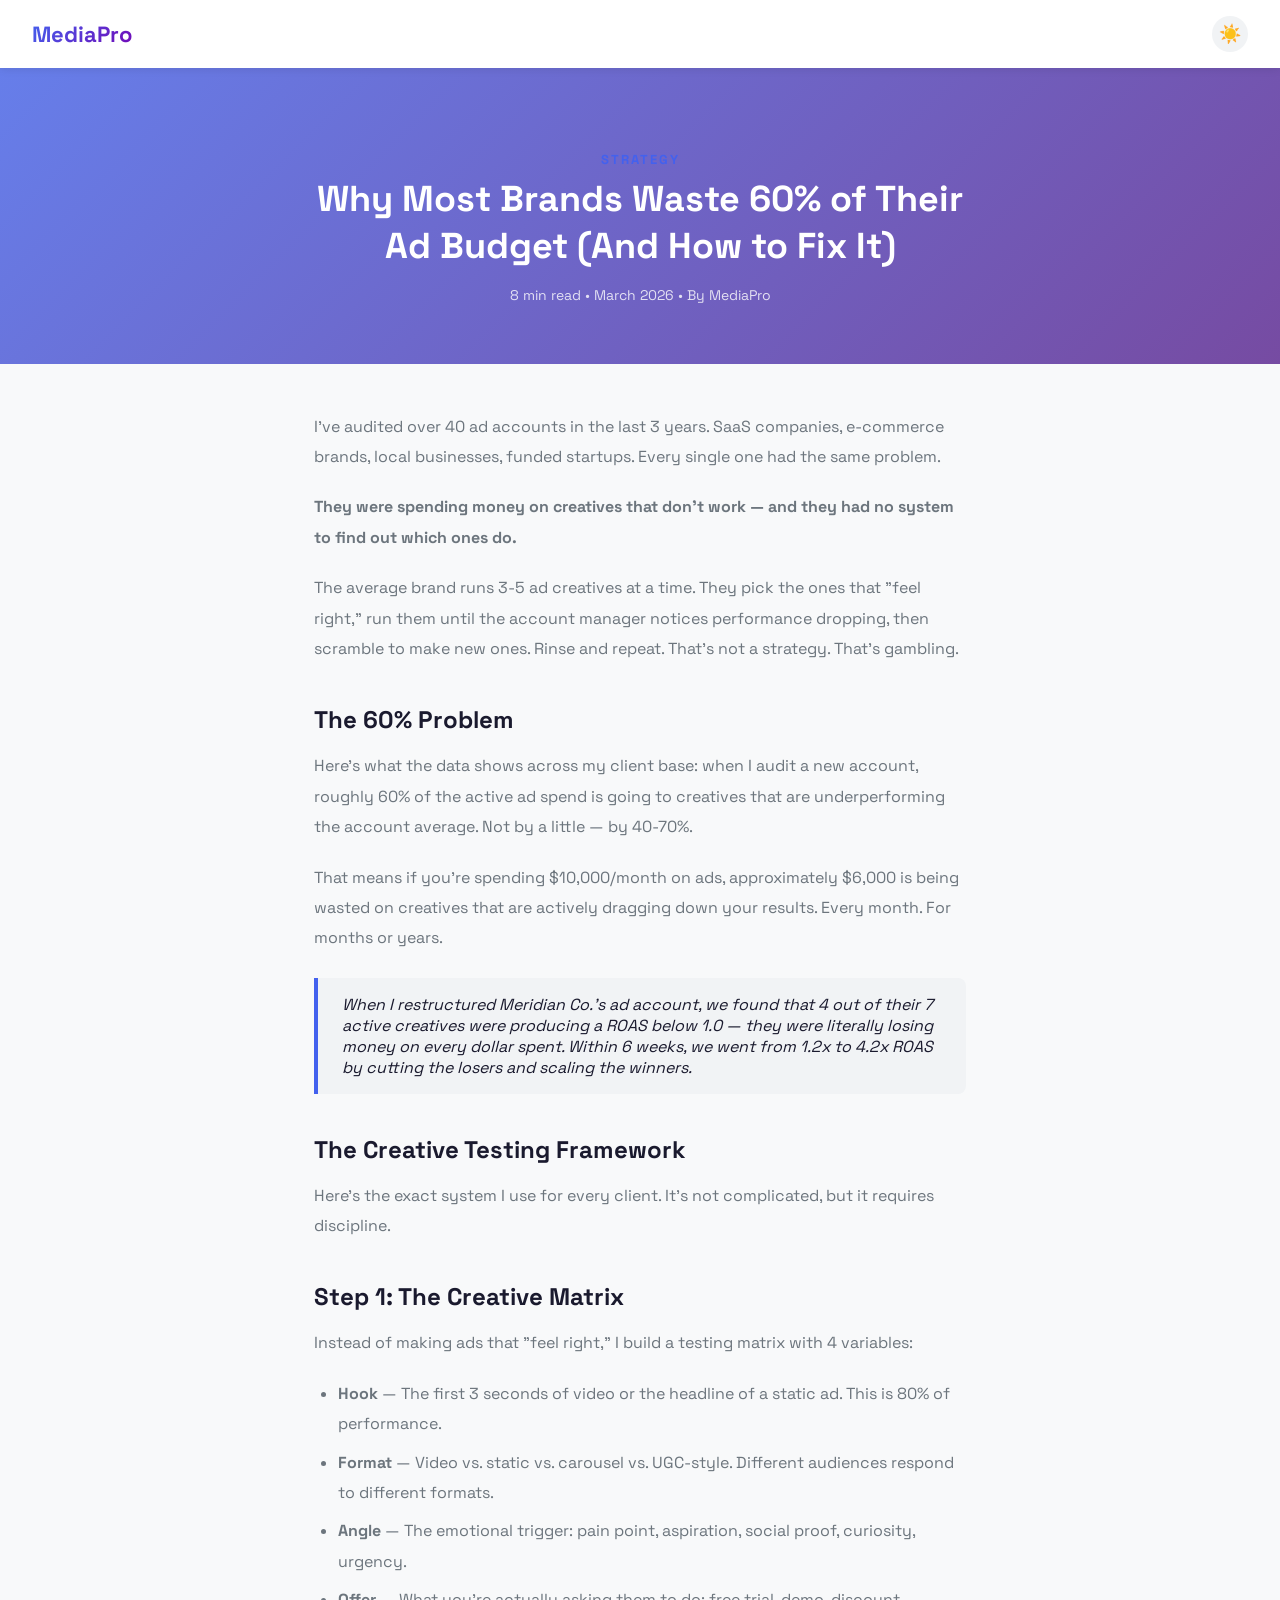
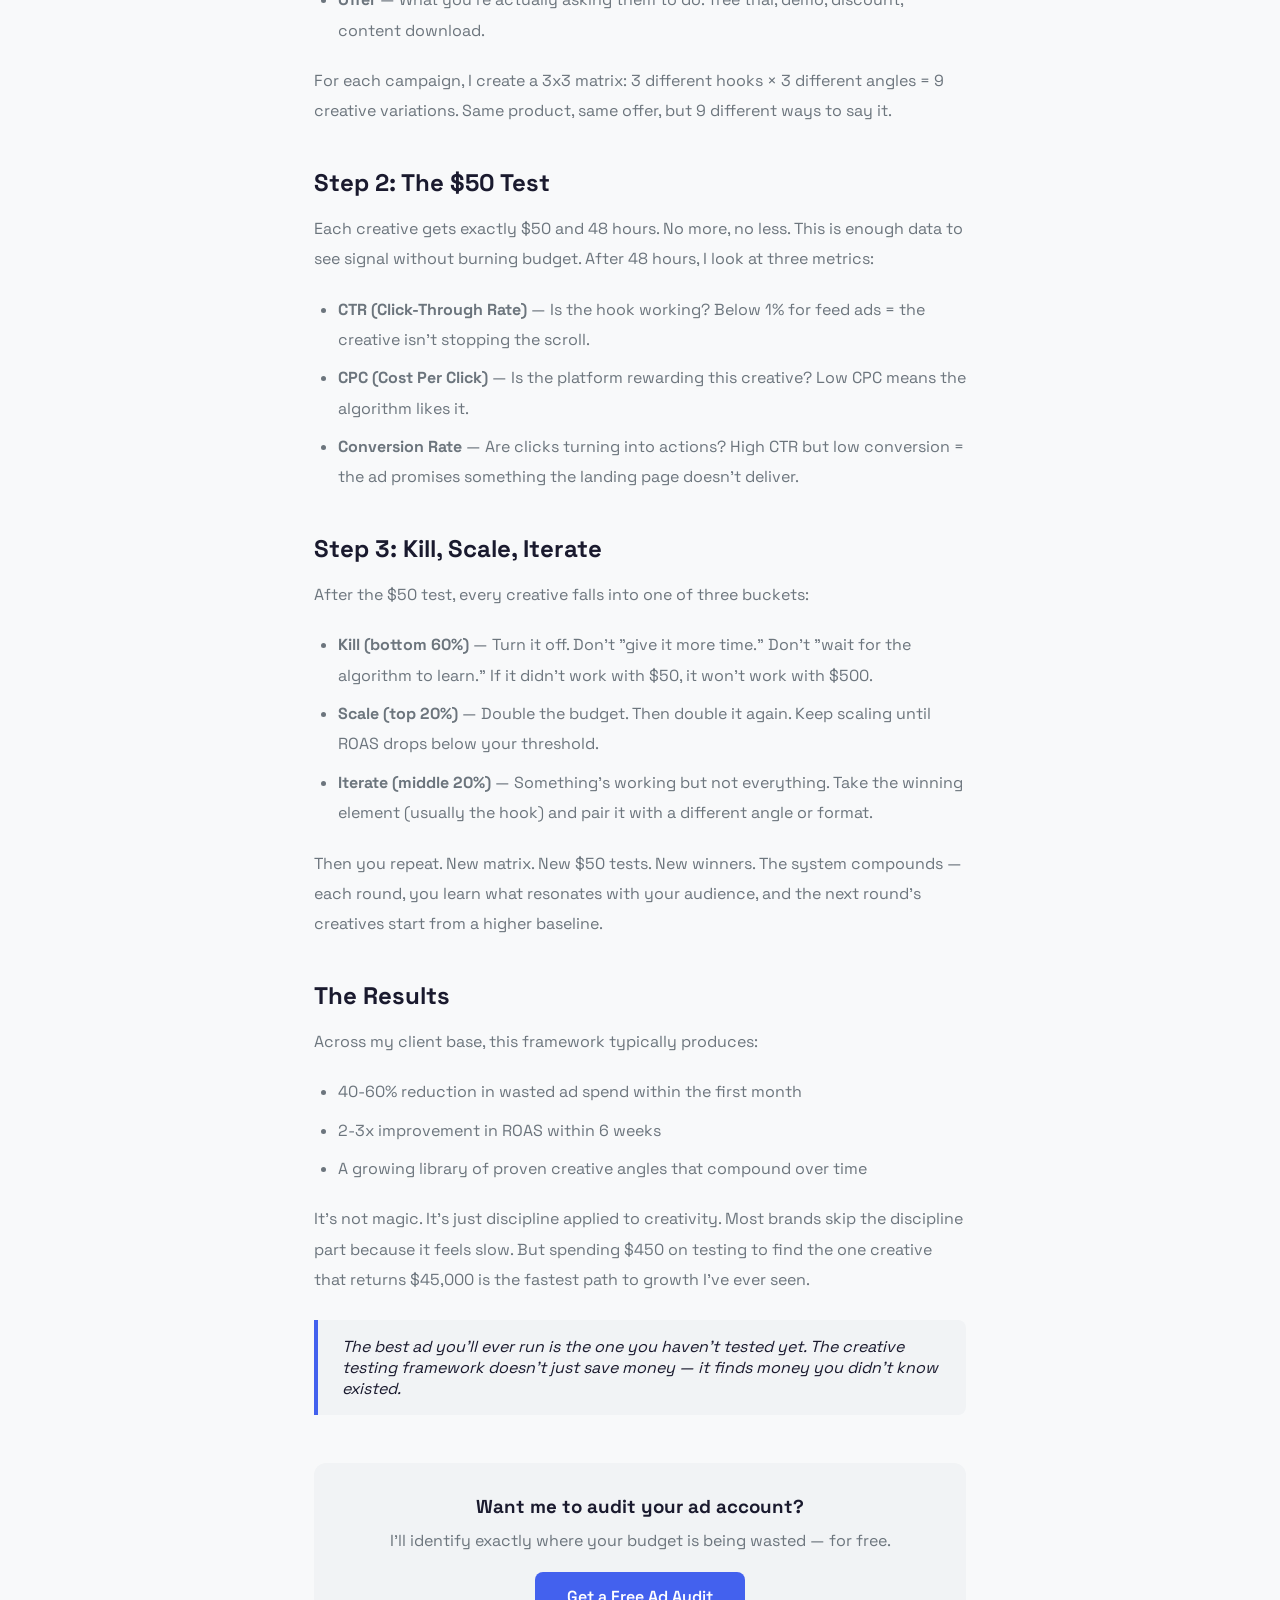
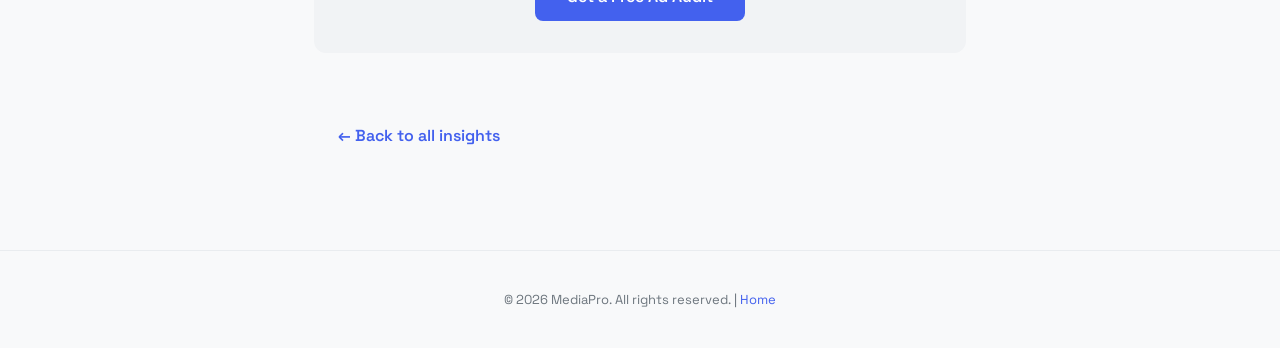
==== blog-ad-budget.html @ ea0881c6 "Builder: full blog article — ad budget creative testing framework, 1200 words" ====
<!DOCTYPE html>
<html lang="en">
<head>
    <meta charset="UTF-8">
    <meta name="viewport" content="width=device-width, initial-scale=1.0">
    <meta name="description" content="The #1 mistake in every new client's ad account: no creative testing framework. Here's the exact system I use to cut waste and scale what works.">
    <meta property="og:title" content="Why Most Brands Waste 60% of Their Ad Budget — MediaPro">
    <meta property="og:description" content="The creative testing framework that saved my clients $40K+ in wasted ad spend.">
    <link rel="icon" href="data:image/svg+xml,<svg xmlns='http://www.w3.org/2000/svg' viewBox='0 0 100 100'><text y='.9em' font-size='90'>🚀</text></svg>">
    <link rel="preconnect" href="https://fonts.googleapis.com">
    <link href="https://fonts.googleapis.com/css2?family=Space+Grotesk:wght@400;600;700&display=swap" rel="stylesheet">
    <title>Why Most Brands Waste 60% of Their Ad Budget — MediaPro</title>
    <link rel="stylesheet" href="style.css">
    <style>
        .article-hero { background: linear-gradient(135deg, #667eea, #764ba2); padding: 80px 24px 60px; text-align: center; color: #fff; }
        .article-hero h1 { font-size: 36px; max-width: 700px; margin: 0 auto 16px; line-height: 1.3; }
        .article-meta { font-size: 14px; opacity: 0.8; }
        .article-body { max-width: 700px; margin: 48px auto; padding: 0 24px; }
        .article-body h2 { font-size: 24px; margin: 40px 0 16px; }
        .article-body p { color: var(--text-secondary); line-height: 1.9; margin-bottom: 20px; font-size: 16px; }
        .article-body blockquote { border-left: 4px solid var(--primary); padding: 16px 24px; margin: 24px 0; background: var(--hover-bg); border-radius: 0 8px 8px 0; font-style: italic; }
        .article-body ul { color: var(--text-secondary); padding-left: 24px; margin-bottom: 20px; line-height: 1.9; }
        .article-body li { margin-bottom: 8px; }
        .article-cta { background: var(--hover-bg); border-radius: 12px; padding: 32px; text-align: center; margin: 48px 0; }
        .article-cta h3 { margin-bottom: 8px; }
        .article-cta p { margin-bottom: 16px; }
        .back-link { display: inline-block; margin: 24px; color: var(--primary); text-decoration: none; font-weight: 600; }
        .back-link:hover { text-decoration: underline; }
        @media (max-width: 768px) { .article-hero h1 { font-size: 28px; } .article-hero { padding: 60px 16px 40px; } }
    </style>
</head>
<body id="top">
    <header>
        <a href="index.html" class="logo" style="text-decoration:none">MediaPro</a>
        <div class="header-right">
            <button class="theme-toggle" onclick="toggleTheme()" aria-label="Toggle dark mode">&#x2600;&#xFE0F;</button>
        </div>
    </header>

    <div class="article-hero">
        <div class="section-label">Strategy</div>
        <h1>Why Most Brands Waste 60% of Their Ad Budget (And How to Fix It)</h1>
        <div class="article-meta">8 min read &bull; March 2026 &bull; By MediaPro</div>
    </div>

    <main>
    <article class="article-body">
        <p>I've audited over 40 ad accounts in the last 3 years. SaaS companies, e-commerce brands, local businesses, funded startups. Every single one had the same problem.</p>

        <p><strong>They were spending money on creatives that don't work — and they had no system to find out which ones do.</strong></p>

        <p>The average brand runs 3-5 ad creatives at a time. They pick the ones that "feel right," run them until the account manager notices performance dropping, then scramble to make new ones. Rinse and repeat. That's not a strategy. That's gambling.</p>

        <h2>The 60% Problem</h2>

        <p>Here's what the data shows across my client base: when I audit a new account, roughly 60% of the active ad spend is going to creatives that are underperforming the account average. Not by a little — by 40-70%.</p>

        <p>That means if you're spending $10,000/month on ads, approximately $6,000 is being wasted on creatives that are actively dragging down your results. Every month. For months or years.</p>

        <blockquote>When I restructured Meridian Co.'s ad account, we found that 4 out of their 7 active creatives were producing a ROAS below 1.0 — they were literally losing money on every dollar spent. Within 6 weeks, we went from 1.2x to 4.2x ROAS by cutting the losers and scaling the winners.</blockquote>

        <h2>The Creative Testing Framework</h2>

        <p>Here's the exact system I use for every client. It's not complicated, but it requires discipline.</p>

        <h2>Step 1: The Creative Matrix</h2>

        <p>Instead of making ads that "feel right," I build a testing matrix with 4 variables:</p>

        <ul>
            <li><strong>Hook</strong> — The first 3 seconds of video or the headline of a static ad. This is 80% of performance.</li>
            <li><strong>Format</strong> — Video vs. static vs. carousel vs. UGC-style. Different audiences respond to different formats.</li>
            <li><strong>Angle</strong> — The emotional trigger: pain point, aspiration, social proof, curiosity, urgency.</li>
            <li><strong>Offer</strong> — What you're actually asking them to do: free trial, demo, discount, content download.</li>
        </ul>

        <p>For each campaign, I create a 3x3 matrix: 3 different hooks × 3 different angles = 9 creative variations. Same product, same offer, but 9 different ways to say it.</p>

        <h2>Step 2: The $50 Test</h2>

        <p>Each creative gets exactly $50 and 48 hours. No more, no less. This is enough data to see signal without burning budget. After 48 hours, I look at three metrics:</p>

        <ul>
            <li><strong>CTR (Click-Through Rate)</strong> — Is the hook working? Below 1% for feed ads = the creative isn't stopping the scroll.</li>
            <li><strong>CPC (Cost Per Click)</strong> — Is the platform rewarding this creative? Low CPC means the algorithm likes it.</li>
            <li><strong>Conversion Rate</strong> — Are clicks turning into actions? High CTR but low conversion = the ad promises something the landing page doesn't deliver.</li>
        </ul>

        <h2>Step 3: Kill, Scale, Iterate</h2>

        <p>After the $50 test, every creative falls into one of three buckets:</p>

        <ul>
            <li><strong>Kill (bottom 60%)</strong> — Turn it off. Don't "give it more time." Don't "wait for the algorithm to learn." If it didn't work with $50, it won't work with $500.</li>
            <li><strong>Scale (top 20%)</strong> — Double the budget. Then double it again. Keep scaling until ROAS drops below your threshold.</li>
            <li><strong>Iterate (middle 20%)</strong> — Something's working but not everything. Take the winning element (usually the hook) and pair it with a different angle or format.</li>
        </ul>

        <p>Then you repeat. New matrix. New $50 tests. New winners. The system compounds — each round, you learn what resonates with your audience, and the next round's creatives start from a higher baseline.</p>

        <h2>The Results</h2>

        <p>Across my client base, this framework typically produces:</p>

        <ul>
            <li>40-60% reduction in wasted ad spend within the first month</li>
            <li>2-3x improvement in ROAS within 6 weeks</li>
            <li>A growing library of proven creative angles that compound over time</li>
        </ul>

        <p>It's not magic. It's just discipline applied to creativity. Most brands skip the discipline part because it feels slow. But spending $450 on testing to find the one creative that returns $45,000 is the fastest path to growth I've ever seen.</p>

        <blockquote>The best ad you'll ever run is the one you haven't tested yet. The creative testing framework doesn't just save money — it finds money you didn't know existed.</blockquote>

        <div class="article-cta">
            <h3>Want me to audit your ad account?</h3>
            <p>I'll identify exactly where your budget is being wasted — for free.</p>
            <a href="index.html#contact" class="btn btn-primary">Get a Free Ad Audit</a>
        </div>

        <a href="index.html#insights" class="back-link">&larr; Back to all insights</a>
    </article>
    </main>

    <footer>
        <p>&copy; 2026 MediaPro. All rights reserved. | <a href="index.html">Home</a></p>
    </footer>

    <script>
    function toggleTheme() {
        var body = document.body;
        var btn = document.querySelector('.theme-toggle');
        if (body.getAttribute('data-theme') === 'dark') {
            body.removeAttribute('data-theme');
            btn.innerHTML = '&#x2600;&#xFE0F;';
            localStorage.setItem('theme', 'light');
        } else {
            body.setAttribute('data-theme', 'dark');
            btn.innerHTML = '&#x1F319;';
            localStorage.setItem('theme', 'dark');
        }
    }
    if (localStorage.getItem('theme') === 'dark') {
        document.body.setAttribute('data-theme', 'dark');
        document.querySelector('.theme-toggle').innerHTML = '&#x1F319;';
    }
    </script>
</body>
</html>
---- style.css ----
:root {
    --bg: #f8f9fa;
    --card-bg: #ffffff;
    --text-primary: #1a1a2e;
    --text-secondary: #6c757d;
    --border: #e9ecef;
    --hover-bg: #f1f3f5;
    --primary: #4361ee;
    --primary-hover: #3a56d4;
    --gradient-1: #4361ee;
    --gradient-2: #7209b7;
    --shadow: 0 2px 8px rgba(0,0,0,0.08);
    --shadow-hover: 0 8px 24px rgba(0,0,0,0.12);
    --input-bg: #ffffff;
}
[data-theme="dark"] {
    --bg: #0f0f1a;
    --card-bg: #1a1a2e;
    --text-primary: #e4e6eb;
    --text-secondary: #a0a4b8;
    --border: #2d2d44;
    --hover-bg: #252540;
    --shadow: 0 2px 8px rgba(0,0,0,0.3);
    --shadow-hover: 0 8px 24px rgba(0,0,0,0.4);
    --input-bg: #252540;
}
* { margin: 0; padding: 0; box-sizing: border-box; }
body { font-family: 'Space Grotesk', -apple-system, BlinkMacSystemFont, 'Segoe UI', Roboto, sans-serif; background: var(--bg); color: var(--text-primary); transition: background 0.3s, color 0.3s; }

/* Header */
header { background: var(--card-bg); padding: 16px 32px; box-shadow: var(--shadow); display: flex; justify-content: space-between; align-items: center; position: sticky; top: 0; z-index: 100; transition: background 0.3s; }
.logo { font-size: 22px; font-weight: 800; background: linear-gradient(135deg, var(--gradient-1), var(--gradient-2)); -webkit-background-clip: text; -webkit-text-fill-color: transparent; background-clip: text; }
.header-right { display: flex; align-items: center; gap: 8px; }
nav { display: flex; gap: 4px; }
nav a { text-decoration: none; color: var(--text-secondary); font-weight: 500; padding: 8px 16px; border-radius: 6px; transition: all 0.2s; font-size: 14px; }
nav a:hover, nav a.active { background: var(--hover-bg); color: var(--primary); }
.theme-toggle { background: var(--hover-bg); border: none; font-size: 18px; cursor: pointer; padding: 8px; border-radius: 50%; width: 36px; height: 36px; display: flex; align-items: center; justify-content: center; transition: transform 0.3s; }
.theme-toggle:hover { transform: rotate(30deg); }

/* Hero */
.hero { background: #4361ee; background-image: radial-gradient(at 20% 80%, #7209b7 0%, transparent 50%), radial-gradient(at 80% 20%, #4cc9f0 0%, transparent 50%), radial-gradient(at 50% 50%, #4361ee 0%, transparent 80%), radial-gradient(at 80% 80%, #f72585 0%, transparent 40%); color: #fff; text-align: center; padding: 100px 24px 80px; position: relative; overflow: hidden; }
.hero::before { content: ''; position: absolute; top: -50%; left: -50%; width: 200%; height: 200%; background: radial-gradient(circle, rgba(255,255,255,0.08) 0%, transparent 60%); animation: float 20s ease-in-out infinite; }
.hero::after { content: ''; position: absolute; inset: 0; background-image: url("data:image/svg+xml,%3Csvg viewBox='0 0 256 256' xmlns='http://www.w3.org/2000/svg'%3E%3Cfilter id='n'%3E%3CfeTurbulence type='fractalNoise' baseFrequency='0.9' numOctaves='4' stitchTiles='stitch'/%3E%3C/filter%3E%3Crect width='100%25' height='100%25' filter='url(%23n)' opacity='0.08'/%3E%3C/svg%3E"); opacity: 0.4; pointer-events: none; }
@keyframes float { 0%, 100% { transform: translate(0, 0) rotate(0deg); } 50% { transform: translate(30px, -30px) rotate(180deg); } }
.hero h1 { font-size: 48px; font-weight: 800; margin-bottom: 16px; position: relative; }
.hero p { font-size: 20px; opacity: 0.9; max-width: 600px; margin: 0 auto 32px; line-height: 1.6; position: relative; }
.hero-cta { display: inline-flex; gap: 12px; position: relative; }
.btn { padding: 14px 32px; border-radius: 8px; font-size: 16px; font-weight: 600; cursor: pointer; text-decoration: none; transition: all 0.2s; border: none; display: inline-block; }
.btn-white { background: #fff; color: var(--gradient-1); }
.btn-white:hover { transform: translateY(-2px); box-shadow: 0 4px 12px rgba(0,0,0,0.2); }
.btn-outline { background: transparent; color: #fff; border: 2px solid rgba(255,255,255,0.5); }
.btn-outline:hover { border-color: #fff; transform: translateY(-2px); }
.btn-primary { background: var(--primary); color: #fff; }
.btn-primary:hover { background: var(--primary-hover); transform: translateY(-2px); box-shadow: 0 4px 12px rgba(67,97,238,0.4); }

/* Sections */
.section { max-width: 1100px; margin: 0 auto; padding: 80px 24px; }
.section-title { text-align: center; margin-bottom: 48px; }
.section-title h2 { font-size: 36px; font-weight: 700; margin-bottom: 12px; }
.section-title p { color: var(--text-secondary); font-size: 18px; max-width: 500px; margin: 0 auto; }
.section-label { display: inline-block; font-size: 13px; font-weight: 700; text-transform: uppercase; letter-spacing: 2px; color: var(--primary); margin-bottom: 8px; }

/* Alternating section backgrounds */
.section-tinted { background: var(--hover-bg); margin-left: 0; margin-right: 0; max-width: 100%; }
.section-tinted > .section-title, .section-tinted > div, .section-tinted > .services-grid, .section-tinted > .portfolio-grid, .section-tinted > .testimonials-grid, .section-tinted > .blog-grid, .section-tinted > .process-steps, .section-tinted > .pricing-grid, .section-tinted > .faq-list, .section-tinted > .contact-grid, .section-tinted > .about-grid, .section-tinted > .blog-cta-wrap { max-width: 1100px; margin-left: auto; margin-right: auto; }

/* Sticky CTA bar */
.sticky-cta { position: fixed; bottom: -60px; left: 0; right: 0; background: var(--card-bg); box-shadow: 0 -2px 12px rgba(0,0,0,0.1); padding: 12px 24px; display: flex; justify-content: center; align-items: center; gap: 16px; z-index: 99; transition: bottom 0.4s ease; }
.sticky-cta.visible { bottom: 0; }
.sticky-cta p { font-size: 14px; font-weight: 600; color: var(--text-primary); }
.sticky-cta .btn { padding: 10px 24px; font-size: 14px; }

/* Stats bar */
.stats-bar { background: var(--card-bg); padding: 32px; display: flex; justify-content: space-around; max-width: 900px; margin: -40px auto 0; border-radius: 12px; box-shadow: var(--shadow); position: relative; z-index: 10; transition: background 0.3s; }
.stat { text-align: center; }
.stat-number { font-size: 36px; font-weight: 800; background: linear-gradient(135deg, var(--gradient-1), var(--gradient-2)); -webkit-background-clip: text; -webkit-text-fill-color: transparent; background-clip: text; }
.stat-label { font-size: 14px; color: var(--text-secondary); margin-top: 4px; }

/* Services */
.services-grid { display: grid; grid-template-columns: repeat(3, 1fr); gap: 24px; }
.service-card { background: var(--card-bg); border-radius: 12px; padding: 32px; box-shadow: var(--shadow); transition: all 0.3s; text-align: center; }
.service-card:hover { transform: translateY(-4px); box-shadow: var(--shadow-hover); }
.service-icon { width: 56px; height: 56px; border-radius: 12px; margin: 0 auto 16px; display: flex; align-items: center; justify-content: center; background: linear-gradient(135deg, var(--gradient-1), var(--gradient-2)); position: relative; }
.service-card h3 { font-size: 20px; font-weight: 600; margin-bottom: 8px; }
.service-card p { color: var(--text-secondary); font-size: 14px; line-height: 1.6; }

/* Portfolio */
.portfolio-grid { display: grid; grid-template-columns: repeat(3, 1fr); gap: 20px; }
.portfolio-item { border-radius: 12px; overflow: hidden; position: relative; aspect-ratio: 4/3; background: linear-gradient(135deg, #667eea, #764ba2); cursor: pointer; transition: transform 0.3s; }
.portfolio-item:nth-child(2) { background: linear-gradient(135deg, #f72585, #b5179e); }
.portfolio-item:nth-child(3) { background: linear-gradient(135deg, #4cc9f0, #4361ee); }
.portfolio-item:nth-child(4) { background: linear-gradient(135deg, #06d6a0, #118ab2); }
.portfolio-item:nth-child(5) { background: linear-gradient(135deg, #ff6b6b, #ee5a24); }
.portfolio-item:nth-child(6) { background: linear-gradient(135deg, #a29bfe, #6c5ce7); }
.portfolio-item:hover { transform: scale(1.02); }
.portfolio-overlay { position: absolute; inset: 0; background: linear-gradient(to top, rgba(0,0,0,0.8) 0%, rgba(0,0,0,0.1) 60%, transparent 100%); display: flex; flex-direction: column; justify-content: flex-end; padding: 24px; opacity: 0; transition: opacity 0.3s; }
.portfolio-item:hover .portfolio-overlay { opacity: 1; }
@media (hover: none) { .portfolio-overlay { opacity: 1; } }
.portfolio-overlay h3 { color: #fff; font-size: 18px; margin-bottom: 4px; }
.portfolio-overlay p { color: rgba(255,255,255,0.8); font-size: 13px; }
.portfolio-overlay .tag { display: inline-block; background: rgba(255,255,255,0.2); color: #fff; padding: 4px 10px; border-radius: 20px; font-size: 11px; margin-top: 8px; }

/* Testimonials */
.testimonials-grid { display: grid; grid-template-columns: repeat(2, 1fr); gap: 24px; }
.testimonial { background: var(--card-bg); border-radius: 12px; padding: 32px; box-shadow: var(--shadow); transition: all 0.3s; position: relative; }
.testimonial:hover { box-shadow: var(--shadow-hover); }
.testimonial::before { content: '\201C'; font-size: 60px; color: var(--primary); opacity: 0.2; position: absolute; top: 12px; left: 20px; font-family: Georgia, serif; }
.testimonial-text { font-size: 15px; line-height: 1.7; margin-bottom: 20px; font-style: italic; color: var(--text-secondary); }
.testimonial-author { display: flex; align-items: center; gap: 12px; }
.testimonial-avatar { width: 44px; height: 44px; border-radius: 50%; display: flex; align-items: center; justify-content: center; color: #fff; font-weight: 700; font-size: 16px; }
.testimonial-name { font-weight: 600; font-size: 14px; }
.testimonial-role { font-size: 12px; color: var(--text-secondary); }
.stars { color: #ffc107; font-size: 14px; margin-bottom: 12px; }

/* Clients */
.clients-row { display: flex; justify-content: center; align-items: center; gap: 48px; flex-wrap: wrap; padding: 20px 0; }
.client-logo { font-size: 24px; font-weight: 700; color: var(--text-secondary); opacity: 0.5; transition: opacity 0.3s; letter-spacing: -1px; }
.client-logo:hover { opacity: 1; }

/* CTA */
.cta-section { background: linear-gradient(135deg, var(--gradient-1), var(--gradient-2)); color: #fff; text-align: center; padding: 80px 24px; border-radius: 16px; margin: 0 24px; }
.cta-section h2 { font-size: 36px; font-weight: 700; margin-bottom: 12px; }
.cta-section p { font-size: 18px; opacity: 0.9; max-width: 500px; margin: 0 auto 16px; }

/* Contact */
.contact-grid { display: grid; grid-template-columns: 1fr 1fr; gap: 48px; align-items: start; }
.contact-info h3 { font-size: 24px; margin-bottom: 16px; }
.contact-info p { color: var(--text-secondary); line-height: 1.7; margin-bottom: 24px; }
.contact-detail { display: flex; align-items: center; gap: 12px; margin-bottom: 16px; color: var(--text-secondary); font-size: 15px; }
.contact-detail span:first-child { font-size: 20px; }
.contact-form { display: flex; flex-direction: column; gap: 16px; }
.contact-form input, .contact-form textarea, .contact-form select { padding: 14px 16px; border: 1px solid var(--border); border-radius: 8px; font-size: 15px; font-family: inherit; background: var(--input-bg); color: var(--text-primary); transition: border-color 0.2s, background 0.3s; outline: none; cursor: pointer; }
.contact-form input:focus, .contact-form textarea:focus, .contact-form select:focus { border-color: var(--primary); }
.contact-form textarea { min-height: 120px; resize: vertical; }
.btn-block { width: 100%; text-align: center; }
.btn-outline-primary { color: var(--primary); border-color: var(--primary); }
.btn-submit { align-self: flex-start; }
.cta-urgency { opacity: 0.85; font-size: 15px; margin-bottom: 24px; font-weight: 600; }
.footer-newsletter { max-width: 600px; margin: 0 auto 24px; }
.footer-newsletter p { font-size: 16px; font-weight: 600; color: var(--text-primary); margin-bottom: 8px; }
.footer-newsletter-form { display: flex; gap: 8px; max-width: 400px; margin: 0 auto; }
.footer-newsletter-form input { flex: 1; padding: 10px 16px; border: 1px solid var(--border); border-radius: 8px; font-size: 16px; background: var(--input-bg); color: var(--text-primary); font-family: inherit; outline: none; }
.footer-newsletter-form .btn { padding: 10px 20px; font-size: 14px; }

/* Pricing */
.pricing-grid { display: grid; grid-template-columns: repeat(3, 1fr); gap: 24px; align-items: start; }
.pricing-card { background: var(--card-bg); border-radius: 12px; padding: 32px; box-shadow: var(--shadow); transition: all 0.3s; position: relative; overflow: hidden; }
.pricing-card:hover { transform: translateY(-4px); box-shadow: var(--shadow-hover); }
.pricing-card.featured { border: 2px solid var(--primary); }
.pricing-card.featured::before { content: 'MOST POPULAR'; position: absolute; top: 16px; right: -28px; background: var(--primary); color: #fff; font-size: 10px; font-weight: 700; padding: 4px 32px; transform: rotate(45deg); letter-spacing: 1px; }
.pricing-tier { font-size: 13px; font-weight: 700; text-transform: uppercase; letter-spacing: 2px; color: var(--primary); margin-bottom: 8px; }
.pricing-price { font-size: 42px; font-weight: 800; margin-bottom: 4px; }
.pricing-price span { font-size: 16px; font-weight: 400; color: var(--text-secondary); }
.pricing-desc { color: var(--text-secondary); font-size: 14px; margin-bottom: 24px; line-height: 1.5; }
.pricing-features { list-style: none; margin-bottom: 24px; }
.pricing-features li { padding: 8px 0; font-size: 14px; color: var(--text-secondary); border-bottom: 1px solid var(--border); display: flex; align-items: center; gap: 8px; }
.pricing-features li::before { content: '✓'; color: var(--primary); font-weight: 700; }

/* FAQ */
.faq-list { max-width: 700px; margin: 0 auto; }
.faq-item { border-bottom: 1px solid var(--border); }
.faq-question { padding: 20px 0; font-size: 16px; font-weight: 600; cursor: pointer; display: flex; justify-content: space-between; align-items: center; transition: color 0.2s; }
.faq-question:hover { color: var(--primary); }
.faq-arrow { font-size: 18px; transition: transform 0.3s; }
.faq-item.open .faq-arrow { transform: rotate(180deg); }
.faq-answer { max-height: 0; overflow: hidden; transition: max-height 0.4s ease-out; }
.faq-answer p { padding: 0 0 20px; color: var(--text-secondary); font-size: 15px; line-height: 1.7; }

/* Footer */
footer { text-align: center; padding: 40px 24px; color: var(--text-secondary); font-size: 13px; border-top: 1px solid var(--border); margin-top: 80px; }
footer a { color: var(--primary); text-decoration: none; }

/* Typewriter */
.typewriter-wrapper { display: inline-block; position: relative; }
.typewriter-text { color: #ffd166; font-style: normal; border-right: 3px solid rgba(255,255,255,0.8); padding-right: 4px; animation: blink 0.8s step-end infinite; }
@keyframes blink { 0%, 100% { border-color: rgba(255,255,255,0.8); } 50% { border-color: transparent; } }

/* Floating particles */
.particles { position: absolute; inset: 0; overflow: hidden; pointer-events: none; }
.particle { position: absolute; width: 6px; height: 6px; background: rgba(255,255,255,0.15); border-radius: 50%; animation: rise linear infinite; }
.particle:nth-child(2) { width: 4px; height: 4px; left: 20%; animation-duration: 12s; animation-delay: 2s; }
.particle:nth-child(3) { width: 8px; height: 8px; left: 40%; animation-duration: 18s; animation-delay: 4s; }
.particle:nth-child(4) { width: 5px; height: 5px; left: 60%; animation-duration: 14s; animation-delay: 1s; }
.particle:nth-child(5) { width: 7px; height: 7px; left: 75%; animation-duration: 16s; animation-delay: 3s; }
.particle:nth-child(6) { width: 4px; height: 4px; left: 90%; animation-duration: 11s; animation-delay: 5s; }
.particle:nth-child(7) { width: 6px; height: 6px; left: 10%; animation-duration: 20s; animation-delay: 0s; }
.particle:nth-child(8) { width: 3px; height: 3px; left: 50%; animation-duration: 13s; animation-delay: 6s; }
@keyframes rise { 0% { bottom: -10px; opacity: 0; transform: translateX(0); } 10% { opacity: 1; } 90% { opacity: 1; } 100% { bottom: 110%; opacity: 0; transform: translateX(40px); } }

/* Scroll progress */
.scroll-progress { position: fixed; top: 0; left: 0; width: 0%; height: 3px; background: linear-gradient(90deg, var(--gradient-1), var(--gradient-2)); z-index: 200; transition: width 0.1s linear; }

/* About */
.about-grid { display: grid; grid-template-columns: 280px 1fr; gap: 48px; align-items: center; }
.about-photo { width: 280px; height: 280px; border-radius: 16px; background: linear-gradient(135deg, var(--gradient-1), var(--gradient-2)); position: relative; box-shadow: var(--shadow-hover); overflow: hidden; }
.avatar-illustration { position: absolute; inset: 0; display: flex; align-items: flex-end; justify-content: center; }
.avatar-body { position: relative; width: 140px; }
.avatar-head { width: 80px; height: 80px; border-radius: 50%; background: #f4c8a0; margin: 0 auto 0; position: relative; z-index: 2; }
.avatar-head::before { content: ''; position: absolute; top: -12px; left: -8px; right: -8px; height: 50px; background: #2d2d44; border-radius: 40px 40px 0 0; z-index: 1; }
.avatar-head::after { content: ''; position: absolute; bottom: 20px; left: 50%; transform: translateX(-50%); width: 12px; height: 6px; background: #e8a080; border-radius: 0 0 6px 6px; }
.avatar-eyes { position: absolute; top: 30px; left: 50%; transform: translateX(-50%); display: flex; gap: 20px; z-index: 3; }
.avatar-eye { width: 8px; height: 8px; background: #2d2d44; border-radius: 50%; }
.avatar-smile { position: absolute; bottom: 24px; left: 50%; transform: translateX(-50%); width: 20px; height: 10px; border: 2px solid #c87860; border-top: none; border-radius: 0 0 10px 10px; z-index: 3; }
.avatar-torso { width: 120px; height: 100px; background: var(--primary); margin: -8px auto 0; border-radius: 60px 60px 0 0; position: relative; z-index: 1; }
.avatar-torso::before { content: ''; position: absolute; top: 20px; left: 50%; transform: translateX(-50%); width: 40px; height: 3px; background: rgba(255,255,255,0.3); border-radius: 2px; }
.avatar-laptop { position: absolute; bottom: 60px; left: 50%; transform: translateX(-50%); width: 80px; height: 8px; background: #ccc; border-radius: 2px 2px 0 0; z-index: 3; }
.avatar-laptop::before { content: ''; position: absolute; bottom: 0; left: -4px; width: 88px; height: 48px; background: #e0e0e0; border-radius: 4px 4px 0 0; transform: perspective(200px) rotateX(20deg); transform-origin: bottom; z-index: -1; }
.avatar-laptop::after { content: ''; position: absolute; top: -44px; left: -2px; width: 84px; height: 44px; background: #333; border-radius: 3px; border: 2px solid #555; }
.avatar-screen-glow { position: absolute; top: -40px; left: 8px; width: 64px; height: 36px; background: linear-gradient(135deg, var(--gradient-1), var(--gradient-2)); border-radius: 2px; opacity: 0.9; z-index: 4; }
.about-content h3 { font-size: 28px; font-weight: 700; margin-bottom: 8px; }
.about-content .about-role { color: var(--primary); font-size: 16px; font-weight: 600; margin-bottom: 16px; }
.about-content p { color: var(--text-secondary); line-height: 1.8; margin-bottom: 16px; font-size: 15px; }
.social-links { display: flex; gap: 12px; margin-top: 20px; }
.social-links a { display: flex; align-items: center; justify-content: center; width: 40px; height: 40px; border-radius: 8px; background: var(--hover-bg); text-decoration: none; font-size: 18px; transition: all 0.2s; }
.social-links a:hover { background: var(--primary); transform: translateY(-2px); }

/* Wave divider */
.wave-divider { position: relative; margin-top: -1px; }
.wave-divider svg { display: block; width: 100%; height: 60px; }
.wave-divider svg path { fill: var(--bg); }

/* Process / How I Work */
.process-steps { display: grid; grid-template-columns: repeat(3, 1fr); gap: 32px; position: relative; }
.process-step { text-align: center; position: relative; }
.step-number { width: 64px; height: 64px; border-radius: 50%; background: linear-gradient(135deg, var(--gradient-1), var(--gradient-2)); color: #fff; font-size: 24px; font-weight: 800; display: flex; align-items: center; justify-content: center; margin: 0 auto 20px; position: relative; z-index: 2; }
.step-connector { position: absolute; top: 32px; left: calc(50% + 40px); right: calc(-50% + 40px); height: 3px; background: linear-gradient(90deg, var(--gradient-1), var(--gradient-2)); opacity: 0.3; z-index: 1; }
.process-step h3 { font-size: 18px; font-weight: 700; margin-bottom: 8px; }
.process-step p { color: var(--text-secondary); font-size: 14px; line-height: 1.6; }

/* Portfolio browser mockup */
.portfolio-inner { position: absolute; inset: 12px; display: flex; flex-direction: column; border-radius: 8px; overflow: hidden; background: var(--card-bg); box-shadow: 0 4px 16px rgba(0,0,0,0.2); }
.browser-bar { background: var(--border); padding: 6px 12px; display: flex; align-items: center; gap: 6px; flex-shrink: 0; }
.browser-dot { width: 8px; height: 8px; border-radius: 50%; }
.browser-dot.red { background: #ff5f57; }
.browser-dot.yellow { background: #ffbd2e; }
.browser-dot.green { background: #28c840; }
.browser-url { margin-left: 8px; background: var(--card-bg); border-radius: 4px; padding: 2px 8px; font-size: 9px; color: var(--text-secondary); flex: 1; }
.browser-content { flex: 1; padding: 12px; display: flex; flex-direction: column; gap: 6px; overflow: hidden; }
/* Portfolio mockup inner styles are per-item inline (illustrative art) */

/* Blog / Insights */
.blog-grid { display: grid; grid-template-columns: repeat(3, 1fr); gap: 24px; }
.blog-card { background: var(--card-bg); border-radius: 12px; overflow: hidden; box-shadow: var(--shadow); transition: all 0.3s; cursor: pointer; }
.blog-card:hover { transform: translateY(-4px); box-shadow: var(--shadow-hover); }
.back-to-top { position: fixed; bottom: 80px; right: 24px; width: 44px; height: 44px; border-radius: 50%; background: var(--primary); color: #fff; border: none; font-size: 20px; cursor: pointer; display: flex; align-items: center; justify-content: center; opacity: 0; transition: opacity 0.3s, transform 0.3s; z-index: 98; box-shadow: var(--shadow); }
.back-to-top.visible { opacity: 1; }
.back-to-top:hover { transform: scale(1.1); }
.blog-thumb { height: 160px; display: flex; align-items: center; justify-content: center; font-size: 48px; }
.blog-body { padding: 24px; }
.blog-tag { display: inline-block; font-size: 11px; font-weight: 700; text-transform: uppercase; letter-spacing: 1px; color: var(--primary); margin-bottom: 8px; }
.blog-card h3 { font-size: 18px; font-weight: 700; margin-bottom: 8px; line-height: 1.4; }
.blog-card p { color: var(--text-secondary); font-size: 14px; line-height: 1.6; margin-bottom: 16px; }
.blog-meta { font-size: 12px; color: var(--text-secondary); }
.blog-link { color: var(--primary); font-weight: 600; font-size: 14px; text-decoration: none; }
.blog-link:hover { text-decoration: underline; }
.blog-cta-wrap { text-align: center; margin-top: 32px; }
.blog-cta-wrap > p { color: var(--text-secondary); margin-bottom: 12px; }
.blog-cta-inline { display: inline-flex; gap: 8px; max-width: 400px; }
.blog-cta-inline input { flex: 1; padding: 12px 16px; border: 1px solid var(--border); border-radius: 8px; font-size: 16px; background: var(--input-bg); color: var(--text-primary); font-family: inherit; outline: none; }
.blog-cta-inline .btn { padding: 12px 20px; font-size: 14px; white-space: nowrap; }
.trusted-by-bar { text-align: center; padding: 24px 16px 0; }
.trusted-by-label { font-size: 12px; text-transform: uppercase; letter-spacing: 2px; color: var(--text-secondary); margin-bottom: 12px; }
.cta-social-proof { font-size: 14px; opacity: 0.8; margin-bottom: 16px; }
.footer-social { justify-content: center; margin-bottom: 16px; }

/* Hamburger menu */
.hamburger { display: none; background: none; border: none; cursor: pointer; padding: 12px; flex-direction: column; gap: 5px; min-width: 44px; min-height: 44px; align-items: center; justify-content: center; }
.hamburger span { display: block; width: 22px; height: 2px; background: var(--text-primary); border-radius: 2px; transition: all 0.3s; }
.hamburger.open span:nth-child(1) { transform: rotate(45deg) translate(5px, 5px); }
.hamburger.open span:nth-child(2) { opacity: 0; }
.hamburger.open span:nth-child(3) { transform: rotate(-45deg) translate(5px, -5px); }
.mobile-nav { display: none; position: absolute; top: 100%; left: 0; right: 0; background: var(--card-bg); box-shadow: var(--shadow-hover); padding: 16px; z-index: 99; }
.mobile-nav.open { display: flex; flex-direction: column; gap: 4px; }
.mobile-nav a { text-decoration: none; color: var(--text-secondary); font-weight: 500; padding: 12px 16px; border-radius: 6px; transition: all 0.2s; font-size: 15px; }
.mobile-nav a:hover { background: var(--hover-bg); color: var(--primary); }

/* Focus states */
*:focus-visible { outline: 2px solid var(--primary); outline-offset: 2px; border-radius: 4px; }
.btn:focus-visible { outline-offset: 3px; }

/* Animations */
@keyframes fadeInUp { from { opacity: 0; transform: translateY(20px); } to { opacity: 1; transform: translateY(0); } }
.animate { animation: fadeInUp 0.6s ease-out forwards; }

/* Responsive */
@media (max-width: 768px) {
    .hero h1 { font-size: 32px; }
    .hero p { font-size: 16px; }
    .hero { padding: 60px 16px 50px; }
    .hero-cta { flex-direction: column; align-items: center; }
    .hero-cta .btn { width: 100%; max-width: 280px; text-align: center; }
    .stats-bar { flex-wrap: wrap; gap: 24px; padding: 24px; }
    .stat { min-width: 120px; }
    .about-grid { grid-template-columns: 1fr; text-align: center; }
    .about-photo { margin: 0 auto; width: 200px; height: 200px; font-size: 60px; }
    .social-links { justify-content: center; }
    .process-steps { grid-template-columns: 1fr; }
    .step-connector { display: none; }
    .pricing-grid { grid-template-columns: 1fr; max-width: 400px; margin: 0 auto; }
    .blog-grid { grid-template-columns: 1fr; }
    .services-grid { grid-template-columns: 1fr; }
    .portfolio-grid { grid-template-columns: repeat(2, 1fr); }
    .testimonials-grid { grid-template-columns: 1fr; }
    .contact-grid { grid-template-columns: 1fr; }
    .contact-form select { width: 100%; }
    .section { padding: 48px 16px; }
    .section-title h2 { font-size: 28px; }
    .section-title p { font-size: 15px; }
    nav a { padding: 6px 6px; font-size: 11px; }
    header { padding: 10px 12px; }
    .logo { font-size: 18px; }
    .theme-toggle { width: 32px; height: 32px; font-size: 16px; }
    .clients-row { gap: 16px; }
    .client-logo { font-size: 18px; }
    .testimonial { padding: 24px; }
    .testimonial-text { font-size: 14px; }
    .portfolio-overlay p { font-size: 11px; line-height: 1.4; }
    .portfolio-overlay h3 { font-size: 15px; }
    .cta-section { padding: 48px 16px; border-radius: 12px; margin: 0 8px; }
    .sticky-cta { padding: 8px 12px; gap: 8px; }
    .sticky-cta p { font-size: 11px; }
    .sticky-cta .btn { padding: 12px 16px; font-size: 13px; min-height: 44px; }
    .back-to-top { right: 16px; bottom: 72px; }
    .cta-section h2 { font-size: 28px; }
    .cta-section p { font-size: 15px; }
}
@media (max-width: 480px) {
    .portfolio-grid { grid-template-columns: 1fr; }
    .stats-bar { flex-direction: column; margin: -24px 8px 0; }
    .stat-number { font-size: 28px; }
    .hero h1 { font-size: 26px; }
    .hero p { font-size: 15px; }
    nav { display: none; }
    .hamburger { display: flex; }
    .header-right { gap: 4px; }
    .section { padding: 36px 12px; }
    .section-title { margin-bottom: 32px; }
    .section-title h2 { font-size: 24px; }
    .service-card { padding: 24px; }
    .service-icon { font-size: 32px; }
    .process-step h3 { font-size: 16px; }
    .step-number { width: 52px; height: 52px; font-size: 20px; }
    .contact-form input, .contact-form textarea { font-size: 16px; }
    footer .social-links a { width: 44px; height: 44px; }
    .back-to-top { right: 12px; bottom: 64px; }
    .footer-newsletter-form { flex-direction: column; }
    .footer-newsletter-form input { width: 100%; }
    .footer-newsletter-form .btn { width: 100%; text-align: center; }
    .pricing-grid { max-width: 100%; }
    .blog-cta-inline { flex-direction: column !important; max-width: 100% !important; }
    .blog-cta-inline input { width: 100%; }
    .blog-cta-inline .btn { width: 100%; text-align: center; }
}
@media (max-width: 360px) {
    .hero h1 { font-size: 24px; }
    .stats-bar { padding: 16px; gap: 16px; }
    .stat-number { font-size: 24px; }
    .portfolio-overlay { padding: 16px; }
    .portfolio-overlay .tag { font-size: 10px; }
}

/* Section dots navigator */
.section-dots { position: fixed; right: 20px; top: 50%; transform: translateY(-50%); display: flex; flex-direction: column; gap: 12px; z-index: 97; }
.section-dot { width: 10px; height: 10px; border-radius: 50%; background: var(--border); border: none; cursor: pointer; transition: all 0.3s; padding: 0; }
.section-dot.active { background: var(--primary); transform: scale(1.3); }
.section-dot:hover { background: var(--primary); opacity: 0.7; }
@media (max-width: 768px) { .section-dots { display: none; } }

/* Avatar float animation */
@keyframes gentleFloat { 0%, 100% { transform: translateY(0); } 50% { transform: translateY(-8px); } }
.about-photo { animation: gentleFloat 4s ease-in-out infinite; }

/* Inline form validation */
.contact-form input:valid:not(:placeholder-shown) { border-color: #06d6a0; }
.contact-form input[type="email"]:invalid:not(:placeholder-shown) { border-color: #f72585; }

/* Social proof toast */
.social-toast { position: fixed; bottom: 80px; left: 24px; background: var(--card-bg); border-radius: 12px; padding: 14px 20px; box-shadow: 0 4px 20px rgba(0,0,0,0.15); display: flex; align-items: center; gap: 12px; z-index: 96; transform: translateX(-120%); transition: transform 0.5s ease; max-width: 320px; }
.social-toast.visible { transform: translateX(0); }
.social-toast-avatar { width: 36px; height: 36px; border-radius: 50%; background: linear-gradient(135deg, var(--gradient-1), var(--gradient-2)); display: flex; align-items: center; justify-content: center; color: #fff; font-weight: 700; font-size: 14px; flex-shrink: 0; }
.social-toast-text { font-size: 13px; line-height: 1.4; }
.social-toast-text strong { display: block; font-size: 14px; }
.social-toast-text span { color: var(--text-secondary); }
.social-toast-close { background: none; border: none; color: var(--text-secondary); cursor: pointer; font-size: 18px; padding: 12px; position: absolute; top: 2px; right: 2px; min-width: 44px; min-height: 44px; display: flex; align-items: center; justify-content: center; }
@media (max-width: 480px) { .social-toast { left: 12px; right: 60px; max-width: none; bottom: 72px; } }
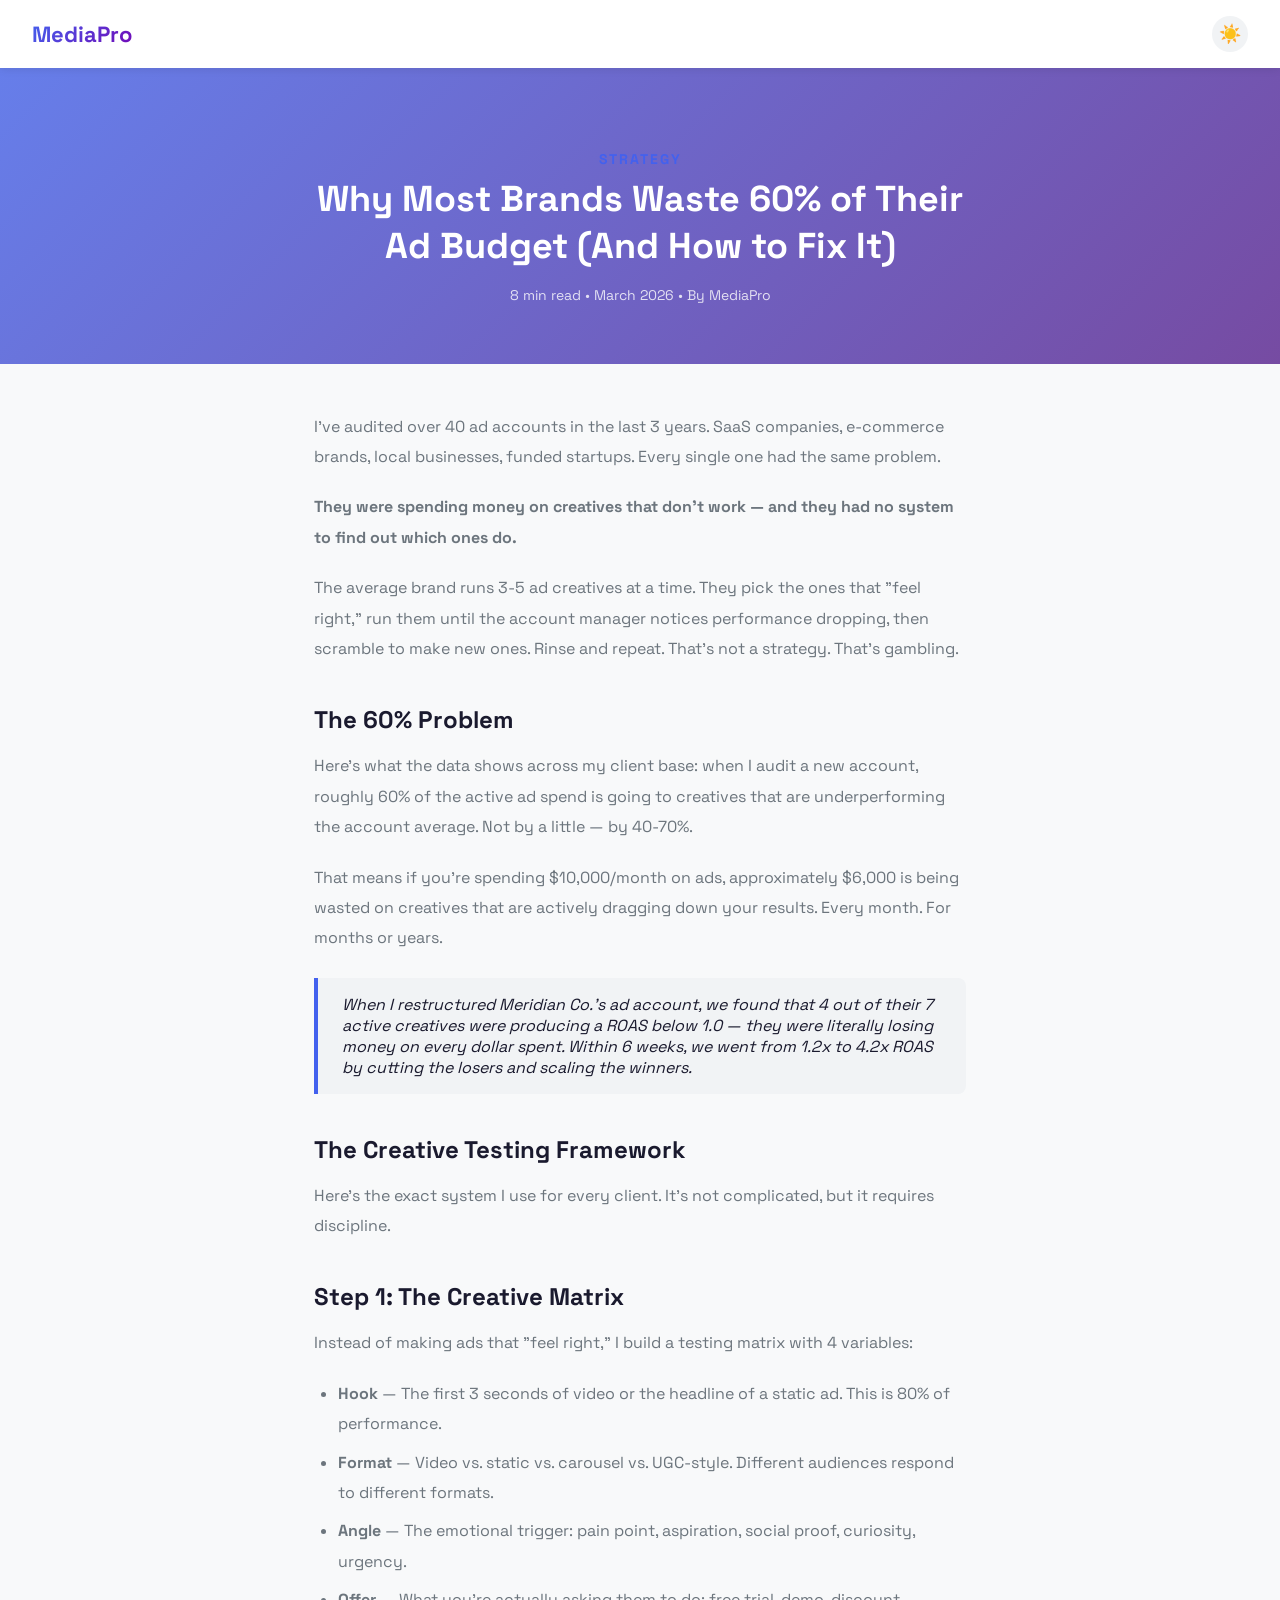
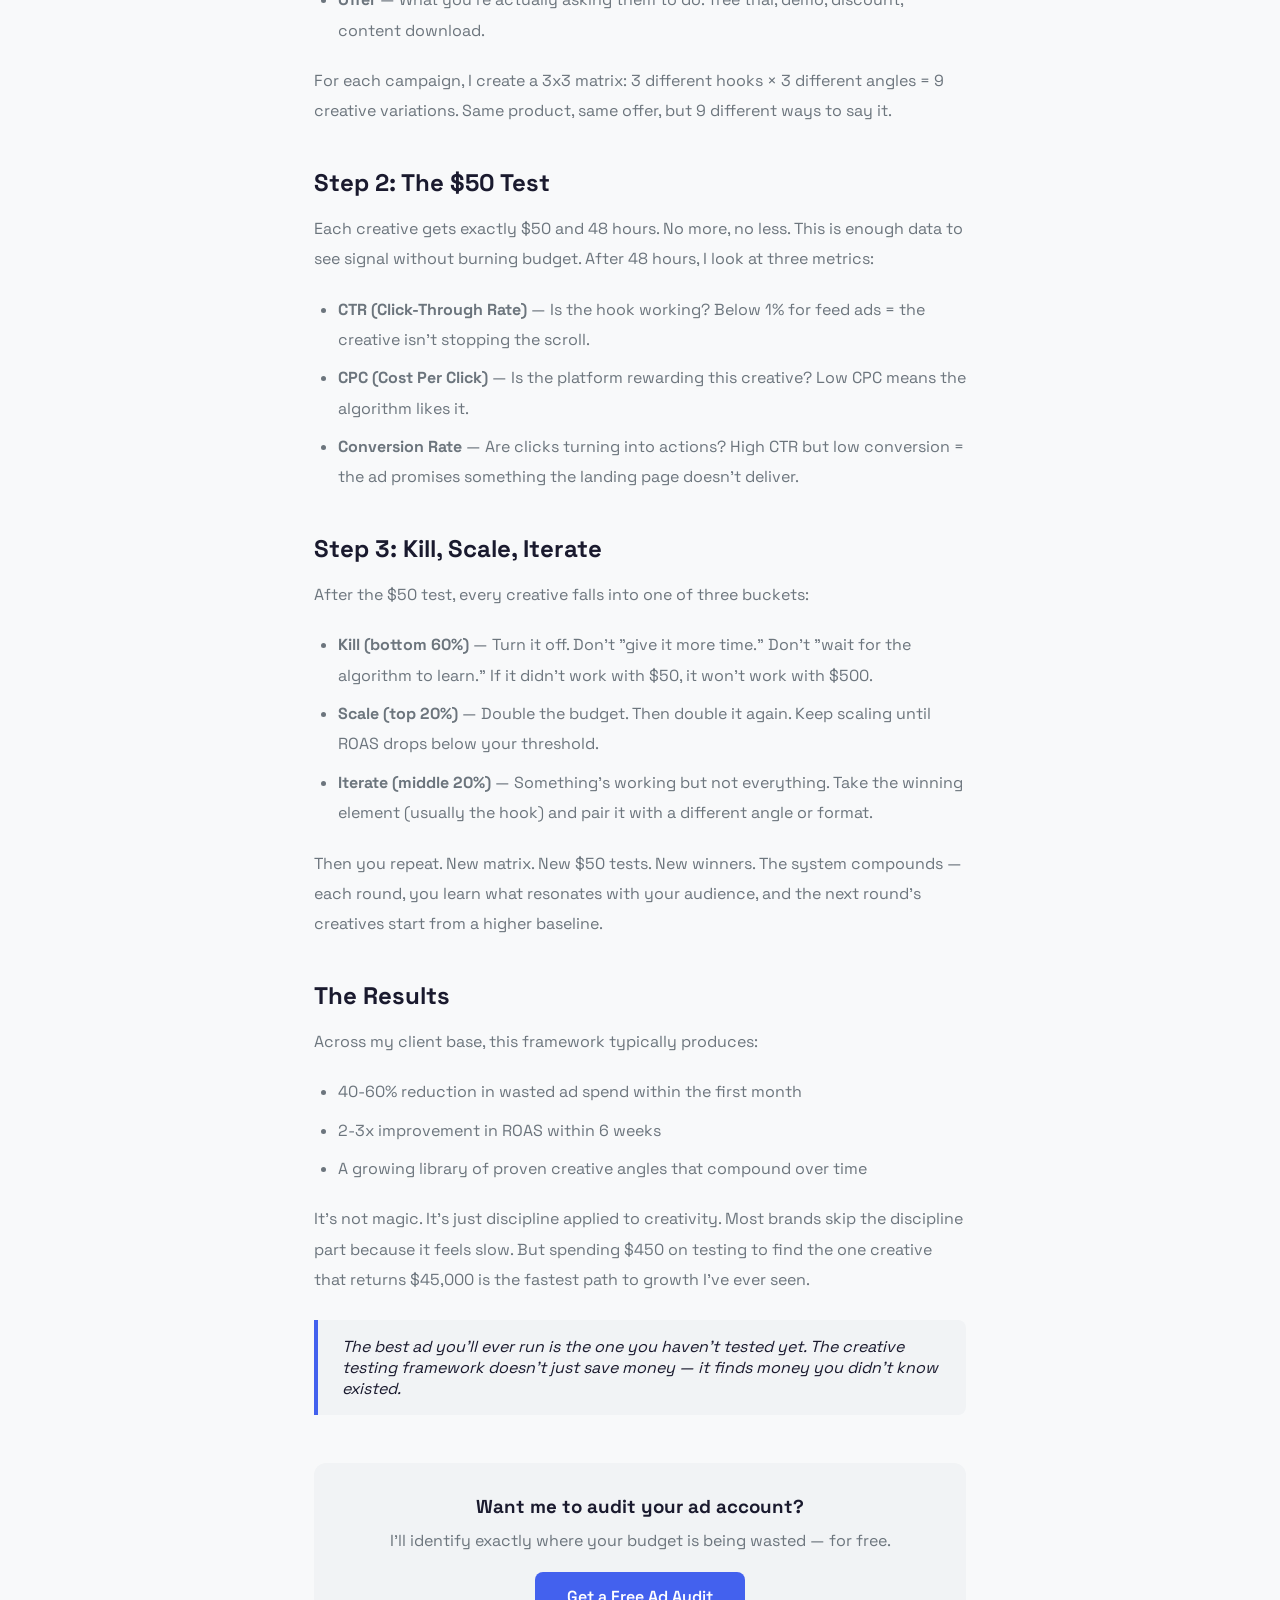
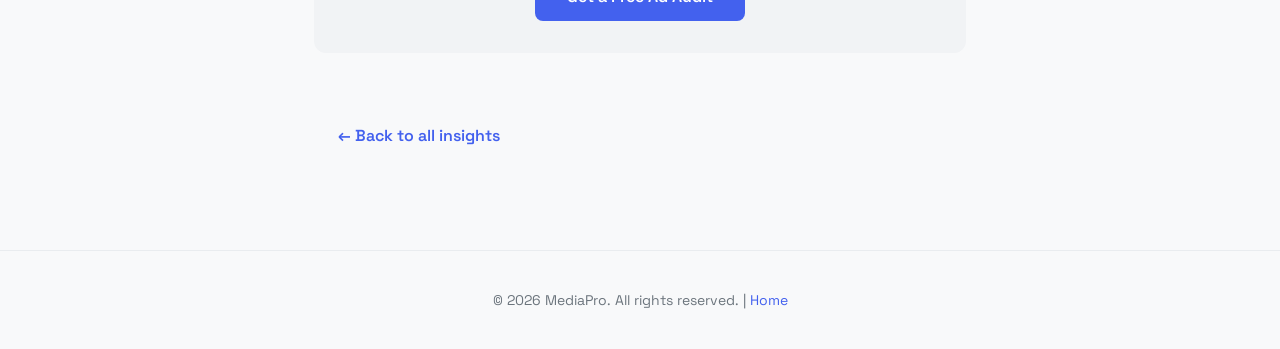
==== commit 2f1b3f0e: "Razor: deduplicate CSS selectors, consolidate inline styles/scripts, add null guards Merged duplicat" ====
--- a/blog-ad-budget.html
+++ b/blog-ad-budget.html
@@ -11,27 +11,10 @@
     <link href="https://fonts.googleapis.com/css2?family=Space+Grotesk:wght@400;600;700&display=swap" rel="stylesheet">
     <title>Why Most Brands Waste 60% of Their Ad Budget — MediaPro</title>
     <link rel="stylesheet" href="style.css">
-    <style>
-        .article-hero { background: linear-gradient(135deg, #667eea, #764ba2); padding: 80px 24px 60px; text-align: center; color: #fff; }
-        .article-hero h1 { font-size: 36px; max-width: 700px; margin: 0 auto 16px; line-height: 1.3; }
-        .article-meta { font-size: 14px; opacity: 0.8; }
-        .article-body { max-width: 700px; margin: 48px auto; padding: 0 24px; }
-        .article-body h2 { font-size: 24px; margin: 40px 0 16px; }
-        .article-body p { color: var(--text-secondary); line-height: 1.9; margin-bottom: 20px; font-size: 16px; }
-        .article-body blockquote { border-left: 4px solid var(--primary); padding: 16px 24px; margin: 24px 0; background: var(--hover-bg); border-radius: 0 8px 8px 0; font-style: italic; }
-        .article-body ul { color: var(--text-secondary); padding-left: 24px; margin-bottom: 20px; line-height: 1.9; }
-        .article-body li { margin-bottom: 8px; }
-        .article-cta { background: var(--hover-bg); border-radius: 12px; padding: 32px; text-align: center; margin: 48px 0; }
-        .article-cta h3 { margin-bottom: 8px; }
-        .article-cta p { margin-bottom: 16px; }
-        .back-link { display: inline-block; margin: 24px; color: var(--primary); text-decoration: none; font-weight: 600; }
-        .back-link:hover { text-decoration: underline; }
-        @media (max-width: 768px) { .article-hero h1 { font-size: 28px; } .article-hero { padding: 60px 16px 40px; } }
-    </style>
 </head>
 <body id="top">
     <header>
-        <a href="index.html" class="logo" style="text-decoration:none">MediaPro</a>
+        <a href="index.html" class="logo">MediaPro</a>
         <div class="header-right">
             <button class="theme-toggle" onclick="toggleTheme()" aria-label="Toggle dark mode">&#x2600;&#xFE0F;</button>
         </div>
@@ -126,24 +109,6 @@
         <p>&copy; 2026 MediaPro. All rights reserved. | <a href="index.html">Home</a></p>
     </footer>
 
-    <script>
-    function toggleTheme() {
-        var body = document.body;
-        var btn = document.querySelector('.theme-toggle');
-        if (body.getAttribute('data-theme') === 'dark') {
-            body.removeAttribute('data-theme');
-            btn.innerHTML = '&#x2600;&#xFE0F;';
-            localStorage.setItem('theme', 'light');
-        } else {
-            body.setAttribute('data-theme', 'dark');
-            btn.innerHTML = '&#x1F319;';
-            localStorage.setItem('theme', 'dark');
-        }
-    }
-    if (localStorage.getItem('theme') === 'dark') {
-        document.body.setAttribute('data-theme', 'dark');
-        document.querySelector('.theme-toggle').innerHTML = '&#x1F319;';
-    }
-    </script>
+    <script src="main.js"></script>
 </body>
 </html>
--- a/style.css
+++ b/style.css
@@ -24,12 +24,15 @@
     --shadow-hover: 0 8px 24px rgba(0,0,0,0.4);
     --input-bg: #252540;
 }
+html { scroll-behavior: smooth; }
+.skip-link { position: absolute; top: -100px; left: 16px; background: var(--primary); color: #fff; padding: 12px 24px; border-radius: 0 0 8px 8px; z-index: 9999; font-weight: 600; text-decoration: none; transition: top 0.2s; }
+.skip-link:focus { top: 0; }
 * { margin: 0; padding: 0; box-sizing: border-box; }
 body { font-family: 'Space Grotesk', -apple-system, BlinkMacSystemFont, 'Segoe UI', Roboto, sans-serif; background: var(--bg); color: var(--text-primary); transition: background 0.3s, color 0.3s; }
 
 /* Header */
 header { background: var(--card-bg); padding: 16px 32px; box-shadow: var(--shadow); display: flex; justify-content: space-between; align-items: center; position: sticky; top: 0; z-index: 100; transition: background 0.3s; }
-.logo { font-size: 22px; font-weight: 800; background: linear-gradient(135deg, var(--gradient-1), var(--gradient-2)); -webkit-background-clip: text; -webkit-text-fill-color: transparent; background-clip: text; }
+.logo { font-size: 22px; font-weight: 800; background: linear-gradient(135deg, var(--gradient-1), var(--gradient-2)); -webkit-background-clip: text; -webkit-text-fill-color: transparent; background-clip: text; text-decoration: none; }
 .header-right { display: flex; align-items: center; gap: 8px; }
 nav { display: flex; gap: 4px; }
 nav a { text-decoration: none; color: var(--text-secondary); font-weight: 500; padding: 8px 16px; border-radius: 6px; transition: all 0.2s; font-size: 14px; }
@@ -58,7 +61,7 @@
 .section-title { text-align: center; margin-bottom: 48px; }
 .section-title h2 { font-size: 36px; font-weight: 700; margin-bottom: 12px; }
 .section-title p { color: var(--text-secondary); font-size: 18px; max-width: 500px; margin: 0 auto; }
-.section-label { display: inline-block; font-size: 13px; font-weight: 700; text-transform: uppercase; letter-spacing: 2px; color: var(--primary); margin-bottom: 8px; }
+.section-label { display: inline-block; font-size: 14px; font-weight: 700; text-transform: uppercase; letter-spacing: 2px; color: var(--primary); margin-bottom: 8px; }
 
 /* Alternating section backgrounds */
 .section-tinted { background: var(--hover-bg); margin-left: 0; margin-right: 0; max-width: 100%; }
@@ -78,8 +81,8 @@
 
 /* Services */
 .services-grid { display: grid; grid-template-columns: repeat(3, 1fr); gap: 24px; }
-.service-card { background: var(--card-bg); border-radius: 12px; padding: 32px; box-shadow: var(--shadow); transition: all 0.3s; text-align: center; }
-.service-card:hover { transform: translateY(-4px); box-shadow: var(--shadow-hover); }
+.service-card { background: var(--card-bg); border-radius: 12px; padding: 32px; box-shadow: var(--shadow); transition: all 0.3s; text-align: center; perspective: 800px; }
+.service-card:hover, .service-card:focus-within { transform: translateY(-4px) rotateX(2deg) rotateY(-2deg); box-shadow: var(--shadow-hover); }
 .service-icon { width: 56px; height: 56px; border-radius: 12px; margin: 0 auto 16px; display: flex; align-items: center; justify-content: center; background: linear-gradient(135deg, var(--gradient-1), var(--gradient-2)); position: relative; }
 .service-card h3 { font-size: 20px; font-weight: 600; margin-bottom: 8px; }
 .service-card p { color: var(--text-secondary); font-size: 14px; line-height: 1.6; }
@@ -92,24 +95,31 @@
 .portfolio-item:nth-child(4) { background: linear-gradient(135deg, #06d6a0, #118ab2); }
 .portfolio-item:nth-child(5) { background: linear-gradient(135deg, #ff6b6b, #ee5a24); }
 .portfolio-item:nth-child(6) { background: linear-gradient(135deg, #a29bfe, #6c5ce7); }
-.portfolio-item:hover { transform: scale(1.02); }
+.portfolio-item:hover { transform: scale(1.02); box-shadow: 0 8px 32px rgba(67, 97, 238, 0.3); }
 .portfolio-overlay { position: absolute; inset: 0; background: linear-gradient(to top, rgba(0,0,0,0.8) 0%, rgba(0,0,0,0.1) 60%, transparent 100%); display: flex; flex-direction: column; justify-content: flex-end; padding: 24px; opacity: 0; transition: opacity 0.3s; }
 .portfolio-item:hover .portfolio-overlay { opacity: 1; }
 @media (hover: none) { .portfolio-overlay { opacity: 1; } }
 .portfolio-overlay h3 { color: #fff; font-size: 18px; margin-bottom: 4px; }
-.portfolio-overlay p { color: rgba(255,255,255,0.8); font-size: 13px; }
-.portfolio-overlay .tag { display: inline-block; background: rgba(255,255,255,0.2); color: #fff; padding: 4px 10px; border-radius: 20px; font-size: 11px; margin-top: 8px; }
+.portfolio-overlay p { color: rgba(255,255,255,0.8); font-size: 14px; }
+.portfolio-overlay .tag { display: inline-block; background: rgba(255,255,255,0.2); color: #fff; padding: 4px 10px; border-radius: 20px; font-size: 14px; margin-top: 8px; }
 
 /* Testimonials */
 .testimonials-grid { display: grid; grid-template-columns: repeat(2, 1fr); gap: 24px; }
-.testimonial { background: var(--card-bg); border-radius: 12px; padding: 32px; box-shadow: var(--shadow); transition: all 0.3s; position: relative; }
-.testimonial:hover { box-shadow: var(--shadow-hover); }
-.testimonial::before { content: '\201C'; font-size: 60px; color: var(--primary); opacity: 0.2; position: absolute; top: 12px; left: 20px; font-family: Georgia, serif; }
+.testimonial { background: var(--card-bg); border-radius: 12px; padding: 32px; box-shadow: var(--shadow); transition: all 0.3s; position: relative; perspective: 600px; transform-style: preserve-3d; }
+.testimonial:hover, .testimonial:focus-within { box-shadow: var(--shadow-hover); }
+.testimonial::before { content: '\201C'; font-size: 60px; color: var(--primary); opacity: 0.2; position: absolute; top: 12px; left: 20px; font-family: Georgia, serif; transition: opacity 0.4s, background 0.4s; }
+.testimonial:hover::before { opacity: 0.5; background: linear-gradient(135deg, var(--gradient-1), var(--gradient-2)); -webkit-background-clip: text; -webkit-text-fill-color: transparent; background-clip: text; animation: quoteShimmer 2s ease-in-out infinite; }
+@keyframes quoteShimmer { 0%, 100% { opacity: 0.5; } 50% { opacity: 0.8; } }
 .testimonial-text { font-size: 15px; line-height: 1.7; margin-bottom: 20px; font-style: italic; color: var(--text-secondary); }
 .testimonial-author { display: flex; align-items: center; gap: 12px; }
 .testimonial-avatar { width: 44px; height: 44px; border-radius: 50%; display: flex; align-items: center; justify-content: center; color: #fff; font-weight: 700; font-size: 16px; }
 .testimonial-name { font-weight: 600; font-size: 14px; }
-.testimonial-role { font-size: 12px; color: var(--text-secondary); }
+.testimonial-role { font-size: 14px; color: var(--text-secondary); }
+.testimonial-tags { display: flex; flex-wrap: wrap; gap: 6px; margin-top: 14px; }
+.testimonial-tag { display: inline-block; font-size: 14px; font-weight: 600; padding: 3px 10px; border-radius: 20px; color: #fff; opacity: 0.85; letter-spacing: 0.3px; transition: opacity 0.3s, transform 0.3s; }
+.testimonial-tag:hover { opacity: 1; transform: translateY(-1px); }
+.testimonial-tag.tag-industry { background: linear-gradient(135deg, var(--gradient-1), var(--gradient-2)); }
+.testimonial-tag.tag-service { background: rgba(67, 97, 238, 0.15); color: var(--primary); }
 .stars { color: #ffc107; font-size: 14px; margin-bottom: 12px; }
 
 /* Clients */
@@ -129,7 +139,7 @@
 .contact-detail { display: flex; align-items: center; gap: 12px; margin-bottom: 16px; color: var(--text-secondary); font-size: 15px; }
 .contact-detail span:first-child { font-size: 20px; }
 .contact-form { display: flex; flex-direction: column; gap: 16px; }
-.contact-form input, .contact-form textarea, .contact-form select { padding: 14px 16px; border: 1px solid var(--border); border-radius: 8px; font-size: 15px; font-family: inherit; background: var(--input-bg); color: var(--text-primary); transition: border-color 0.2s, background 0.3s; outline: none; cursor: pointer; }
+.contact-form input, .contact-form textarea, .contact-form select { padding: 14px 16px; border: 1px solid var(--border); border-radius: 8px; font-size: 16px; font-family: inherit; background: var(--input-bg); color: var(--text-primary); transition: border-color 0.2s, background 0.3s; outline: none; cursor: pointer; }
 .contact-form input:focus, .contact-form textarea:focus, .contact-form select:focus { border-color: var(--primary); }
 .contact-form textarea { min-height: 120px; resize: vertical; }
 .btn-block { width: 100%; text-align: center; }
@@ -145,9 +155,10 @@
 /* Pricing */
 .pricing-grid { display: grid; grid-template-columns: repeat(3, 1fr); gap: 24px; align-items: start; }
 .pricing-card { background: var(--card-bg); border-radius: 12px; padding: 32px; box-shadow: var(--shadow); transition: all 0.3s; position: relative; overflow: hidden; }
-.pricing-card:hover { transform: translateY(-4px); box-shadow: var(--shadow-hover); }
+.pricing-card:hover, .pricing-card:focus-within { transform: translateY(-4px); box-shadow: var(--shadow-hover); }
 .pricing-card.featured { border: 2px solid var(--primary); }
-.pricing-card.featured::before { content: 'MOST POPULAR'; position: absolute; top: 16px; right: -28px; background: var(--primary); color: #fff; font-size: 10px; font-weight: 700; padding: 4px 32px; transform: rotate(45deg); letter-spacing: 1px; }
+.pricing-card.featured::before { content: 'MOST POPULAR'; position: absolute; top: 16px; right: -28px; background: var(--primary); color: #fff; font-size: 10px; font-weight: 700; padding: 4px 32px; transform: rotate(45deg); letter-spacing: 1px; animation: badgePulse 3s ease-in-out infinite; }
+@keyframes badgePulse { 0%, 100% { opacity: 1; } 50% { opacity: 0.7; } }
 .pricing-tier { font-size: 13px; font-weight: 700; text-transform: uppercase; letter-spacing: 2px; color: var(--primary); margin-bottom: 8px; }
 .pricing-price { font-size: 42px; font-weight: 800; margin-bottom: 4px; }
 .pricing-price span { font-size: 16px; font-weight: 400; color: var(--text-secondary); }
@@ -167,7 +178,7 @@
 .faq-answer p { padding: 0 0 20px; color: var(--text-secondary); font-size: 15px; line-height: 1.7; }
 
 /* Footer */
-footer { text-align: center; padding: 40px 24px; color: var(--text-secondary); font-size: 13px; border-top: 1px solid var(--border); margin-top: 80px; }
+footer { text-align: center; padding: 40px 24px; color: var(--text-secondary); font-size: 14px; border-top: 1px solid var(--border); margin-top: 80px; }
 footer a { color: var(--primary); text-decoration: none; }
 
 /* Typewriter */
@@ -221,9 +232,17 @@
 
 /* Process / How I Work */
 .process-steps { display: grid; grid-template-columns: repeat(3, 1fr); gap: 32px; position: relative; }
-.process-step { text-align: center; position: relative; }
+.process-step { text-align: center; position: relative; opacity: 0; transform: translateY(30px); transition: opacity 0.6s ease, transform 0.6s ease; }
+.process-step.step-visible { opacity: 1; transform: translateY(0); }
+.process-step:nth-child(2) { transition-delay: 0.25s; }
+.process-step:nth-child(3) { transition-delay: 0.5s; }
 .step-number { width: 64px; height: 64px; border-radius: 50%; background: linear-gradient(135deg, var(--gradient-1), var(--gradient-2)); color: #fff; font-size: 24px; font-weight: 800; display: flex; align-items: center; justify-content: center; margin: 0 auto 20px; position: relative; z-index: 2; }
-.step-connector { position: absolute; top: 32px; left: calc(50% + 40px); right: calc(-50% + 40px); height: 3px; background: linear-gradient(90deg, var(--gradient-1), var(--gradient-2)); opacity: 0.3; z-index: 1; }
+.step-number::after { content: ''; position: absolute; inset: -6px; border-radius: 50%; background: linear-gradient(135deg, var(--gradient-1), var(--gradient-2)); opacity: 0; z-index: -1; animation: none; }
+.step-visible .step-number::after { animation: stepPulse 1.8s ease-out 0.3s; }
+@keyframes stepPulse { 0% { opacity: 0.5; transform: scale(1); } 100% { opacity: 0; transform: scale(1.6); } }
+.step-connector { position: absolute; top: 32px; left: calc(50% + 40px); right: calc(-50% + 40px); height: 3px; background: linear-gradient(90deg, var(--gradient-1), var(--gradient-2)); opacity: 0; z-index: 1; transform: scaleX(0); transform-origin: left center; transition: opacity 0.5s ease, transform 0.8s cubic-bezier(0.22, 1, 0.36, 1); }
+.step-visible .step-connector { opacity: 0.4; transform: scaleX(1); }
+.process-step:nth-child(2) .step-connector { transition-delay: 0.25s; }
 .process-step h3 { font-size: 18px; font-weight: 700; margin-bottom: 8px; }
 .process-step p { color: var(--text-secondary); font-size: 14px; line-height: 1.6; }
 
@@ -250,7 +269,7 @@
 .blog-tag { display: inline-block; font-size: 11px; font-weight: 700; text-transform: uppercase; letter-spacing: 1px; color: var(--primary); margin-bottom: 8px; }
 .blog-card h3 { font-size: 18px; font-weight: 700; margin-bottom: 8px; line-height: 1.4; }
 .blog-card p { color: var(--text-secondary); font-size: 14px; line-height: 1.6; margin-bottom: 16px; }
-.blog-meta { font-size: 12px; color: var(--text-secondary); }
+.blog-meta { font-size: 14px; color: var(--text-secondary); }
 .blog-link { color: var(--primary); font-weight: 600; font-size: 14px; text-decoration: none; }
 .blog-link:hover { text-decoration: underline; }
 .blog-cta-wrap { text-align: center; margin-top: 32px; }
@@ -260,6 +279,8 @@
 .blog-cta-inline .btn { padding: 12px 20px; font-size: 14px; white-space: nowrap; }
 .trusted-by-bar { text-align: center; padding: 24px 16px 0; }
 .trusted-by-label { font-size: 12px; text-transform: uppercase; letter-spacing: 2px; color: var(--text-secondary); margin-bottom: 12px; }
+.featured-in { padding: 0; opacity: 0.4; }
+.featured-in .client-logo { font-style: italic; }
 .cta-social-proof { font-size: 14px; opacity: 0.8; margin-bottom: 16px; }
 .footer-social { justify-content: center; margin-bottom: 16px; }
 
@@ -280,20 +301,21 @@
 
 /* Animations */
 @keyframes fadeInUp { from { opacity: 0; transform: translateY(20px); } to { opacity: 1; transform: translateY(0); } }
-.animate { animation: fadeInUp 0.6s ease-out forwards; }
+.animate { animation-name: fadeInUp; animation-duration: 0.6s; animation-timing-function: ease-out; animation-fill-mode: forwards; }
 
 /* Responsive */
 @media (max-width: 768px) {
     .hero h1 { font-size: 32px; }
     .hero p { font-size: 16px; }
-    .hero { padding: 60px 16px 50px; }
+    .hero { padding: 60px 20px 50px; }
     .hero-cta { flex-direction: column; align-items: center; }
-    .hero-cta .btn { width: 100%; max-width: 280px; text-align: center; }
-    .stats-bar { flex-wrap: wrap; gap: 24px; padding: 24px; }
+    .hero-cta .btn { width: 100%; max-width: 280px; text-align: center; min-height: 48px; display: flex; align-items: center; justify-content: center; }
+    .stats-bar { flex-wrap: wrap; gap: 24px; padding: 24px 20px; }
     .stat { min-width: 120px; }
     .about-grid { grid-template-columns: 1fr; text-align: center; }
     .about-photo { margin: 0 auto; width: 200px; height: 200px; font-size: 60px; }
     .social-links { justify-content: center; }
+    .social-links a { width: 44px; height: 44px; }
     .process-steps { grid-template-columns: 1fr; }
     .step-connector { display: none; }
     .pricing-grid { grid-template-columns: 1fr; max-width: 400px; margin: 0 auto; }
@@ -302,61 +324,90 @@
     .portfolio-grid { grid-template-columns: repeat(2, 1fr); }
     .testimonials-grid { grid-template-columns: 1fr; }
     .contact-grid { grid-template-columns: 1fr; }
-    .contact-form select { width: 100%; }
-    .section { padding: 48px 16px; }
+    .contact-form select { width: 100%; font-size: 16px; }
+    .contact-form input, .contact-form textarea { font-size: 16px; }
+    .section { padding: 48px 20px; }
     .section-title h2 { font-size: 28px; }
     .section-title p { font-size: 15px; }
-    nav a { padding: 6px 6px; font-size: 11px; }
-    header { padding: 10px 12px; }
+    nav a { padding: 8px 10px; font-size: 14px; }
+    header { padding: 10px 20px; }
     .logo { font-size: 18px; }
-    .theme-toggle { width: 32px; height: 32px; font-size: 16px; }
-    .clients-row { gap: 16px; }
+    .theme-toggle { width: 44px; height: 44px; font-size: 18px; }
+    .clients-row { gap: 16px; padding: 20px 0; }
     .client-logo { font-size: 18px; }
+    .trusted-by-bar { padding: 24px 20px 0; }
     .testimonial { padding: 24px; }
     .testimonial-text { font-size: 14px; }
-    .portfolio-overlay p { font-size: 11px; line-height: 1.4; }
-    .portfolio-overlay h3 { font-size: 15px; }
-    .cta-section { padding: 48px 16px; border-radius: 12px; margin: 0 8px; }
-    .sticky-cta { padding: 8px 12px; gap: 8px; }
-    .sticky-cta p { font-size: 11px; }
-    .sticky-cta .btn { padding: 12px 16px; font-size: 13px; min-height: 44px; }
-    .back-to-top { right: 16px; bottom: 72px; }
+    .testimonial-role { font-size: 14px; }
+    .portfolio-overlay p { font-size: 14px; line-height: 1.4; }
+    .portfolio-overlay h3 { font-size: 16px; }
+    .portfolio-overlay .tag { font-size: 14px; }
+    .cta-section { padding: 48px 20px; border-radius: 12px; margin: 0 20px; }
+    .sticky-cta { padding: 10px 20px; gap: 10px; }
+    .sticky-cta p { font-size: 14px; }
+    .sticky-cta .btn { padding: 12px 16px; font-size: 14px; min-height: 44px; }
+    .back-to-top { right: 20px; bottom: 72px; }
     .cta-section h2 { font-size: 28px; }
     .cta-section p { font-size: 15px; }
+    .blog-meta { font-size: 14px; }
+    .section-label { font-size: 14px; }
+    .stars { font-size: 14px; }
+    .faq-question { min-height: 48px; }
+    .footer-newsletter-form input { font-size: 16px; }
+    .blog-cta-inline input { font-size: 16px; }
+    footer { padding: 40px 20px; font-size: 14px; }
 }
 @media (max-width: 480px) {
     .portfolio-grid { grid-template-columns: 1fr; }
-    .stats-bar { flex-direction: column; margin: -24px 8px 0; }
+    .stats-bar { flex-direction: column; margin: -24px 20px 0; }
     .stat-number { font-size: 28px; }
     .hero h1 { font-size: 26px; }
     .hero p { font-size: 15px; }
     nav { display: none; }
     .hamburger { display: flex; }
     .header-right { gap: 4px; }
-    .section { padding: 36px 12px; }
+    .section { padding: 36px 20px; }
     .section-title { margin-bottom: 32px; }
     .section-title h2 { font-size: 24px; }
     .service-card { padding: 24px; }
     .service-icon { font-size: 32px; }
     .process-step h3 { font-size: 16px; }
     .step-number { width: 52px; height: 52px; font-size: 20px; }
-    .contact-form input, .contact-form textarea { font-size: 16px; }
     footer .social-links a { width: 44px; height: 44px; }
-    .back-to-top { right: 12px; bottom: 64px; }
+    .back-to-top { right: 20px; bottom: 64px; }
     .footer-newsletter-form { flex-direction: column; }
+    .calculator { padding: 24px 20px; }
+    .calc-results .calc-big-number { font-size: 32px; }
+    .calc-results .calc-detail { flex-direction: column; gap: 12px; }
+    .calc-value { font-size: 18px; }
     .footer-newsletter-form input { width: 100%; }
-    .footer-newsletter-form .btn { width: 100%; text-align: center; }
+    .footer-newsletter-form .btn { width: 100%; text-align: center; min-height: 44px; }
     .pricing-grid { max-width: 100%; }
     .blog-cta-inline { flex-direction: column !important; max-width: 100% !important; }
     .blog-cta-inline input { width: 100%; }
-    .blog-cta-inline .btn { width: 100%; text-align: center; }
+    .blog-cta-inline .btn { width: 100%; text-align: center; min-height: 44px; }
+    .cta-section { margin: 0 20px; }
+    .social-toast { left: 20px; right: 60px; max-width: none; bottom: 72px; }
+    .social-toast-text { font-size: 14px; }
 }
 @media (max-width: 360px) {
     .hero h1 { font-size: 24px; }
-    .stats-bar { padding: 16px; gap: 16px; }
+    .stats-bar { padding: 16px; gap: 16px; margin: -24px 20px 0; }
     .stat-number { font-size: 24px; }
-    .portfolio-overlay { padding: 16px; }
-    .portfolio-overlay .tag { font-size: 10px; }
+    .portfolio-overlay { padding: 20px; }
+}
+
+/* Reduced motion — respect users who prefer stillness */
+@media (prefers-reduced-motion: reduce) {
+    *, *::before, *::after { animation-duration: 0.01ms !important; animation-iteration-count: 1 !important; transition-duration: 0.01ms !important; scroll-behavior: auto !important; }
+    html { scroll-behavior: auto; }
+    .hero::before { animation: none; }
+    .about-photo { animation: none; }
+    .typewriter-text { border-right-color: transparent; animation: none; }
+    .particles { display: none; }
+    .cursor-dot { display: none; }
+    .process-step { opacity: 1; transform: none; }
+    .step-connector { opacity: 0.4; transform: scaleX(1); }
 }
 
 /* Section dots navigator */
@@ -366,6 +417,67 @@
 .section-dot:hover { background: var(--primary); opacity: 0.7; }
 @media (max-width: 768px) { .section-dots { display: none; } }
 
+/* ROI Calculator */
+.calculator { background: var(--card-bg); border-radius: 16px; padding: 40px; max-width: 600px; margin: 0 auto; box-shadow: var(--shadow-hover); }
+.calculator h3 { font-size: 22px; text-align: center; margin-bottom: 8px; }
+.calculator .calc-subtitle { text-align: center; color: var(--text-secondary); font-size: 14px; margin-bottom: 32px; }
+.calc-input-group { margin-bottom: 24px; }
+.calc-input-group label { display: block; font-weight: 600; font-size: 14px; margin-bottom: 8px; }
+.calc-slider { width: 100%; -webkit-appearance: none; appearance: none; height: 6px; border-radius: 3px; background: var(--border); outline: none; }
+.calc-slider::-webkit-slider-thumb { -webkit-appearance: none; width: 24px; height: 24px; border-radius: 50%; background: var(--primary); cursor: pointer; box-shadow: 0 2px 8px rgba(67,97,238,0.4); }
+.calc-value { text-align: right; font-size: 20px; font-weight: 700; color: var(--primary); margin-top: 8px; }
+.calc-results { background: linear-gradient(135deg, var(--gradient-1), var(--gradient-2)); border-radius: 12px; padding: 24px; color: #fff; text-align: center; margin-top: 24px; }
+.calc-results .calc-big-number { font-size: 42px; font-weight: 800; }
+.calc-results p { opacity: 0.85; font-size: 14px; margin-top: 4px; }
+.calc-results .calc-detail { display: flex; justify-content: space-around; margin-top: 16px; padding-top: 16px; border-top: 1px solid rgba(255,255,255,0.2); }
+.calc-results .calc-detail div { text-align: center; }
+.calc-results .calc-detail .calc-detail-num { font-size: 20px; font-weight: 700; }
+.calc-results .calc-detail .calc-detail-label { font-size: 11px; opacity: 0.7; }
+
+/* Custom cursor follower */
+.cursor-dot { position: fixed; width: 12px; height: 12px; border-radius: 50%; background: var(--primary); pointer-events: none; z-index: 9999; opacity: 0; transition: opacity 0.3s; box-shadow: 0 0 8px var(--primary); }
+.cursor-dot.visible { opacity: 0.6; }
+@media (hover: none) { .cursor-dot { display: none; } }
+
+/* Staggered grid animations */
+.service-card:nth-child(1) { animation-delay: 0s; }
+.service-card:nth-child(2) { animation-delay: 0.1s; }
+.service-card:nth-child(3) { animation-delay: 0.2s; }
+.service-card:nth-child(4) { animation-delay: 0.3s; }
+.service-card:nth-child(5) { animation-delay: 0.4s; }
+.service-card:nth-child(6) { animation-delay: 0.5s; }
+.portfolio-item:nth-child(1) { animation-delay: 0s; }
+.portfolio-item:nth-child(2) { animation-delay: 0.1s; }
+.portfolio-item:nth-child(3) { animation-delay: 0.15s; }
+.portfolio-item:nth-child(4) { animation-delay: 0.2s; }
+.portfolio-item:nth-child(5) { animation-delay: 0.25s; }
+.portfolio-item:nth-child(6) { animation-delay: 0.3s; }
+.testimonial:nth-child(1) { animation-delay: 0s; }
+.testimonial:nth-child(2) { animation-delay: 0.1s; }
+.testimonial:nth-child(3) { animation-delay: 0.15s; }
+.testimonial:nth-child(4) { animation-delay: 0.2s; }
+
+/* Confetti easter egg */
+.confetti-piece { position: fixed; width: 10px; height: 10px; z-index: 10000; pointer-events: none; animation: confettiFall 3s ease-out forwards; }
+@keyframes confettiFall { 0% { opacity: 1; transform: translateY(0) rotate(0deg); } 100% { opacity: 0; transform: translateY(100vh) rotate(720deg); } }
+.easter-egg-msg { position: fixed; top: 50%; left: 50%; transform: translate(-50%, -50%); background: var(--card-bg); padding: 32px 48px; border-radius: 16px; box-shadow: 0 16px 64px rgba(0,0,0,0.3); z-index: 10001; text-align: center; animation: popIn 0.5s cubic-bezier(0.16, 1, 0.3, 1); }
+@keyframes popIn { from { opacity: 0; transform: translate(-50%, -50%) scale(0.5); } to { opacity: 1; transform: translate(-50%, -50%) scale(1); } }
+.easter-egg-msg h3 { font-size: 24px; margin-bottom: 8px; }
+.easter-egg-msg p { color: var(--text-secondary); font-size: 15px; }
+.easter-egg-msg .close-egg { margin-top: 16px; }
+
+/* Page transition */
+body { animation: pageIn 0.4s ease-out; }
+@keyframes pageIn { from { opacity: 0; transform: translateY(8px); } to { opacity: 1; transform: translateY(0); } }
+body.page-exit { opacity: 0; transform: translateY(-8px); transition: all 0.3s ease-in; }
+
+/* Parallax hero layers */
+.hero-content { position: relative; z-index: 2; will-change: transform, opacity; }
+
+/* Stats bar reveal */
+@keyframes statsReveal { from { opacity: 0; transform: translateY(30px) scale(0.95); } to { opacity: 1; transform: translateY(0) scale(1); } }
+.stats-bar.animate { animation: statsReveal 0.8s cubic-bezier(0.16, 1, 0.3, 1) forwards; }
+
 /* Avatar float animation */
 @keyframes gentleFloat { 0%, 100% { transform: translateY(0); } 50% { transform: translateY(-8px); } }
 .about-photo { animation: gentleFloat 4s ease-in-out infinite; }
@@ -373,13 +485,41 @@
 /* Inline form validation */
 .contact-form input:valid:not(:placeholder-shown) { border-color: #06d6a0; }
 .contact-form input[type="email"]:invalid:not(:placeholder-shown) { border-color: #f72585; }
+.form-group { position: relative; }
+.form-error { display: block; font-size: 14px; color: #dc3545; margin-top: 4px; min-height: 0; max-height: 0; overflow: hidden; opacity: 0; transition: all 0.25s ease; line-height: 1.4; }
+.form-error.visible { min-height: 18px; max-height: 40px; opacity: 1; margin-top: 6px; }
+.contact-form input.input-error { border-color: #f72585; }
+.contact-form input.input-error:focus { border-color: #f72585; box-shadow: 0 0 0 3px rgba(247, 37, 133, 0.15); }
 
 /* Social proof toast */
 .social-toast { position: fixed; bottom: 80px; left: 24px; background: var(--card-bg); border-radius: 12px; padding: 14px 20px; box-shadow: 0 4px 20px rgba(0,0,0,0.15); display: flex; align-items: center; gap: 12px; z-index: 96; transform: translateX(-120%); transition: transform 0.5s ease; max-width: 320px; }
 .social-toast.visible { transform: translateX(0); }
 .social-toast-avatar { width: 36px; height: 36px; border-radius: 50%; background: linear-gradient(135deg, var(--gradient-1), var(--gradient-2)); display: flex; align-items: center; justify-content: center; color: #fff; font-weight: 700; font-size: 14px; flex-shrink: 0; }
-.social-toast-text { font-size: 13px; line-height: 1.4; }
+.social-toast-text { font-size: 14px; line-height: 1.4; }
 .social-toast-text strong { display: block; font-size: 14px; }
 .social-toast-text span { color: var(--text-secondary); }
 .social-toast-close { background: none; border: none; color: var(--text-secondary); cursor: pointer; font-size: 18px; padding: 12px; position: absolute; top: 2px; right: 2px; min-width: 44px; min-height: 44px; display: flex; align-items: center; justify-content: center; }
 @media (max-width: 480px) { .social-toast { left: 12px; right: 60px; max-width: none; bottom: 72px; } }
+
+/* Calculator CTA wrapper */
+.calc-cta { text-align: center; margin-top: 20px; }
+
+/* Trusted-by row no-pad variant */
+.clients-row--flush { padding: 0; }
+
+/* Blog article page */
+.article-hero { background: linear-gradient(135deg, #667eea, #764ba2); padding: 80px 24px 60px; text-align: center; color: #fff; }
+.article-hero h1 { font-size: 36px; max-width: 700px; margin: 0 auto 16px; line-height: 1.3; }
+.article-meta { font-size: 14px; opacity: 0.8; }
+.article-body { max-width: 700px; margin: 48px auto; padding: 0 24px; }
+.article-body h2 { font-size: 24px; margin: 40px 0 16px; }
+.article-body p { color: var(--text-secondary); line-height: 1.9; margin-bottom: 20px; font-size: 16px; }
+.article-body blockquote { border-left: 4px solid var(--primary); padding: 16px 24px; margin: 24px 0; background: var(--hover-bg); border-radius: 0 8px 8px 0; font-style: italic; }
+.article-body ul { color: var(--text-secondary); padding-left: 24px; margin-bottom: 20px; line-height: 1.9; }
+.article-body li { margin-bottom: 8px; }
+.article-cta { background: var(--hover-bg); border-radius: 12px; padding: 32px; text-align: center; margin: 48px 0; }
+.article-cta h3 { margin-bottom: 8px; }
+.article-cta p { margin-bottom: 16px; }
+.back-link { display: inline-block; margin: 24px; color: var(--primary); text-decoration: none; font-weight: 600; }
+.back-link:hover { text-decoration: underline; }
+@media (max-width: 768px) { .article-hero h1 { font-size: 28px; } .article-hero { padding: 60px 16px 40px; } }
